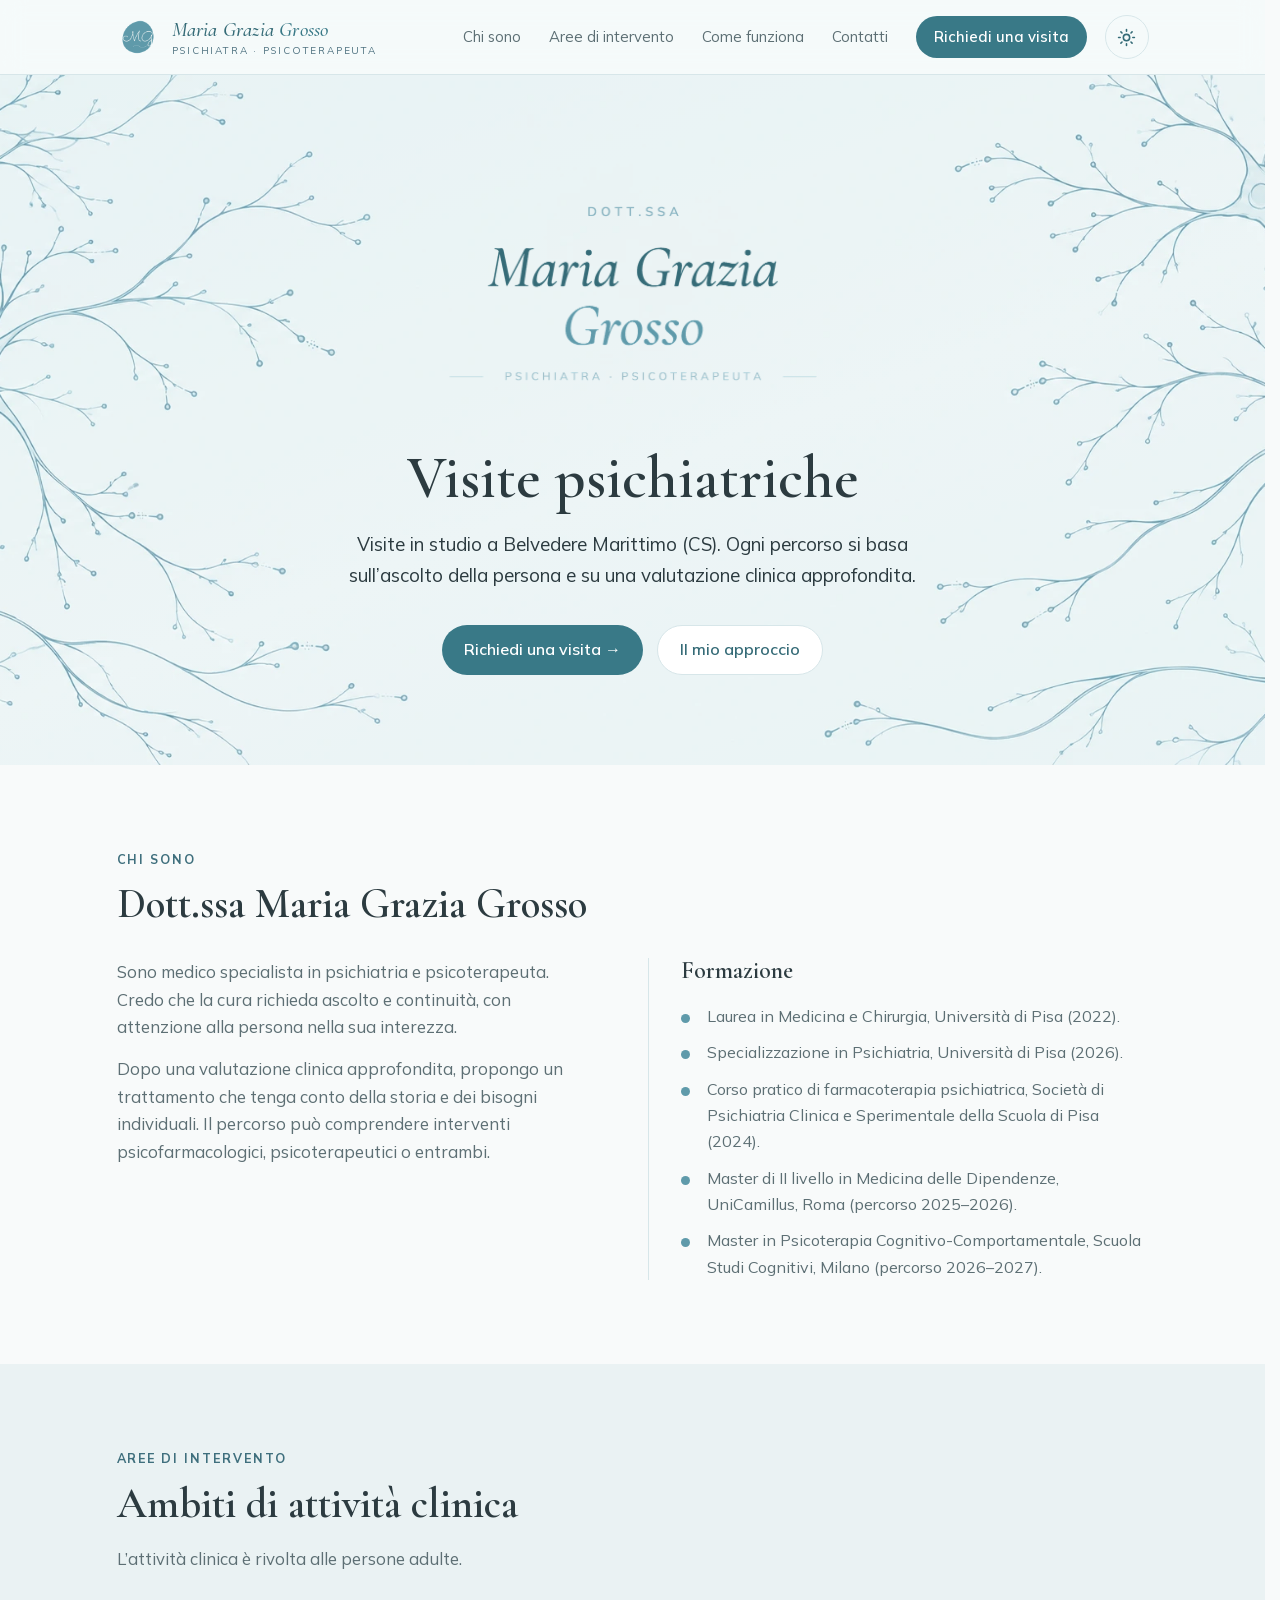
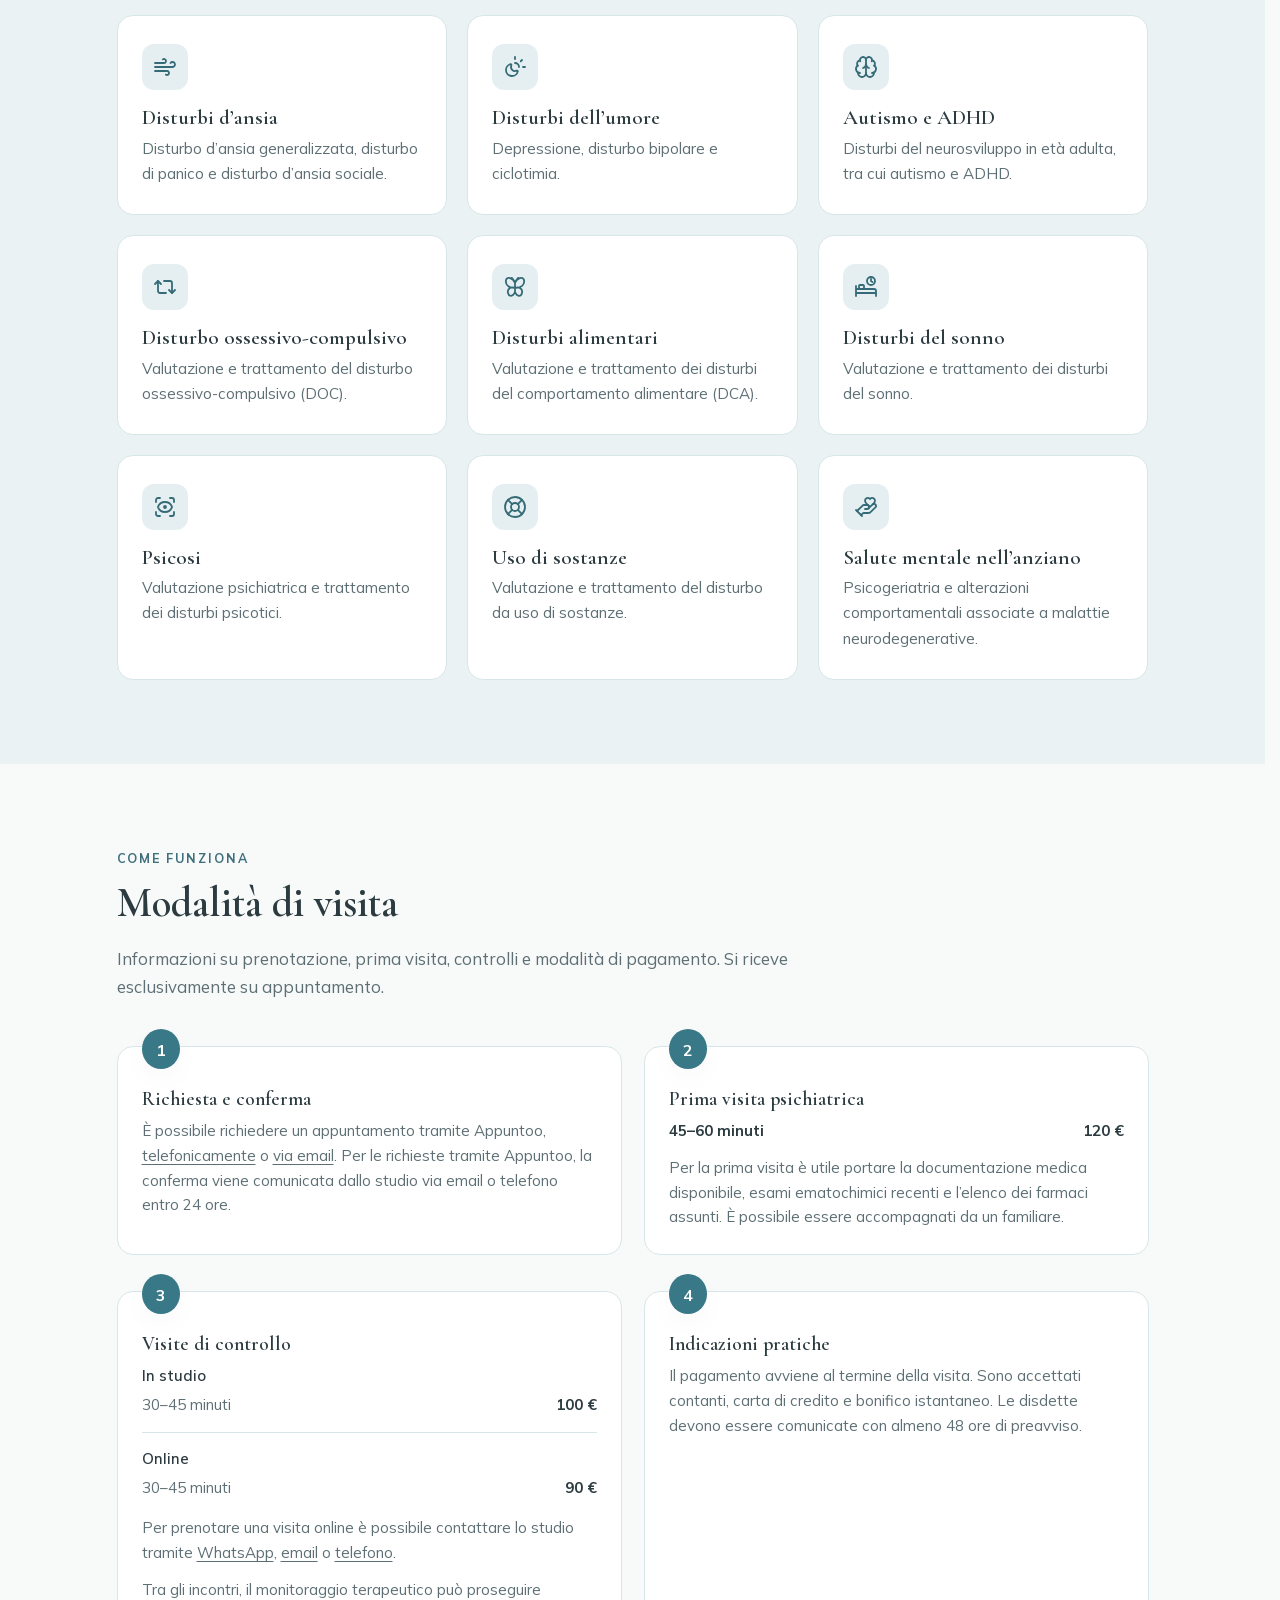
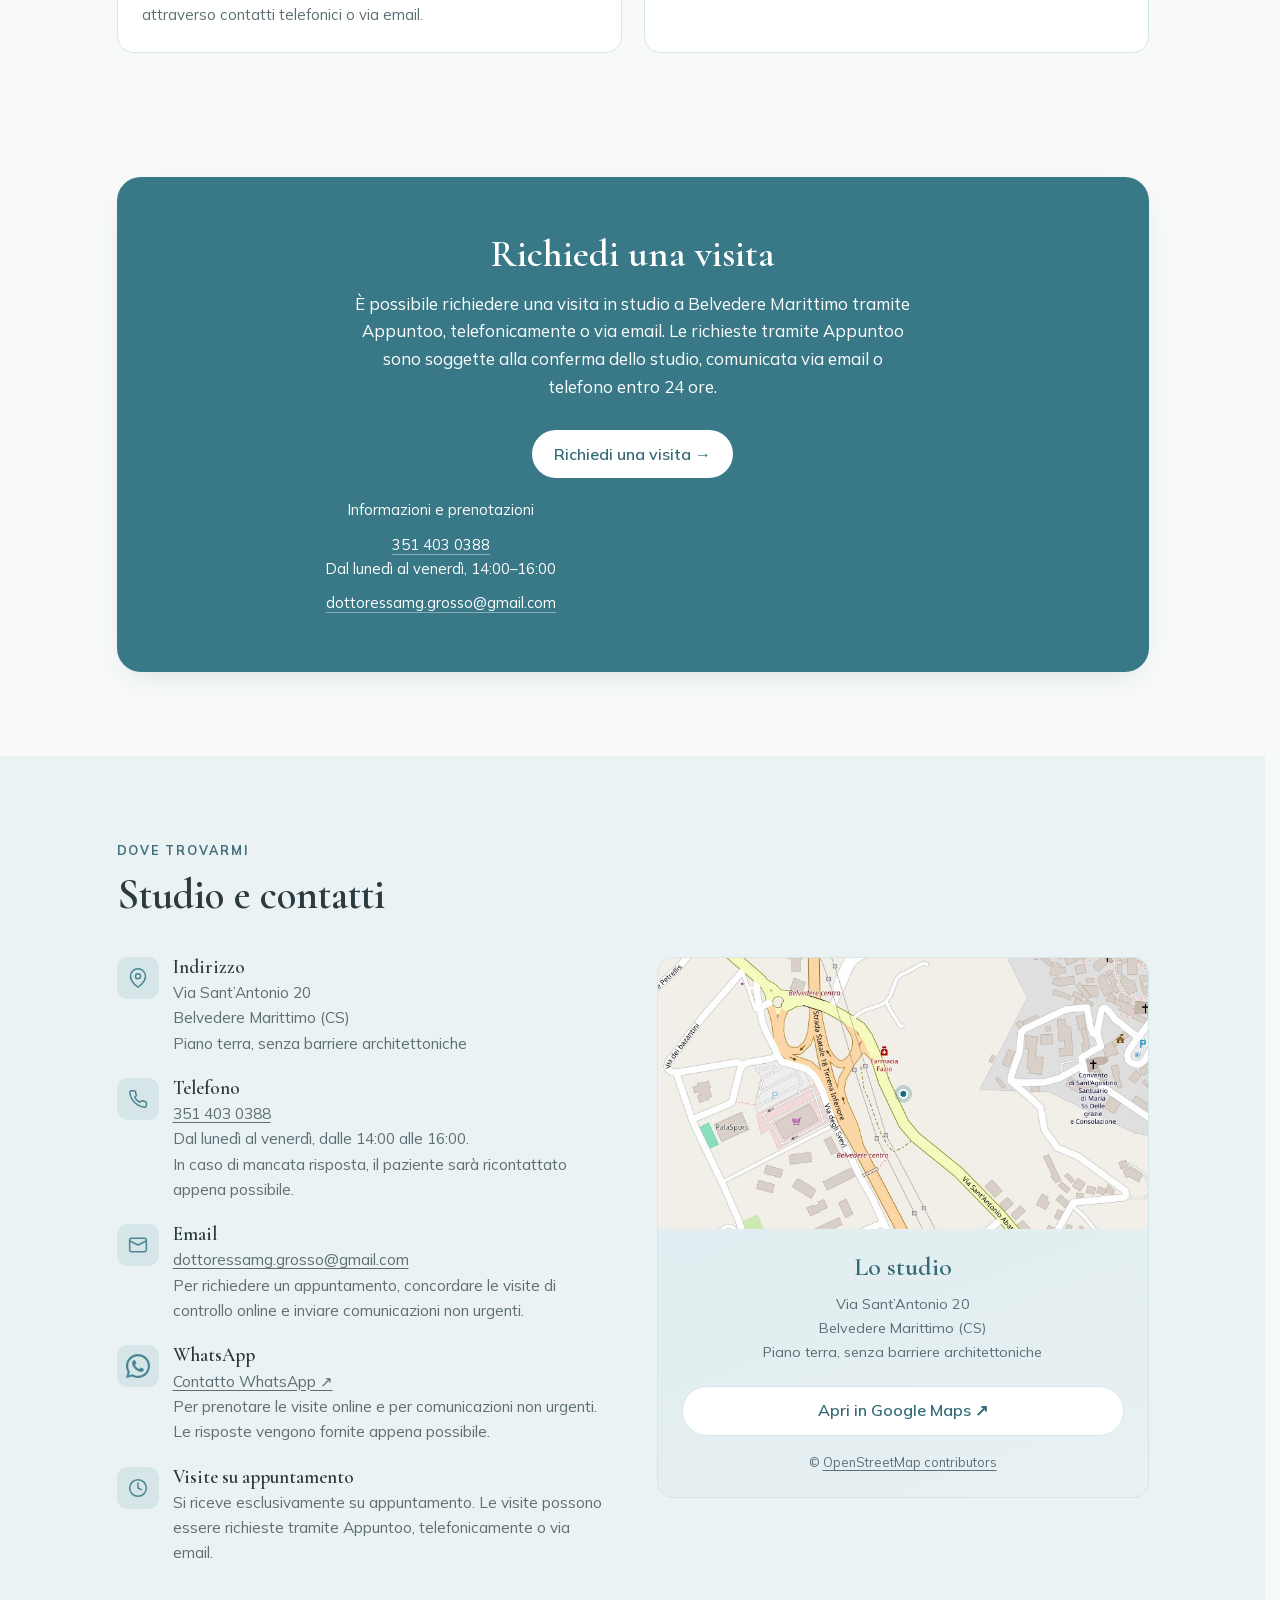
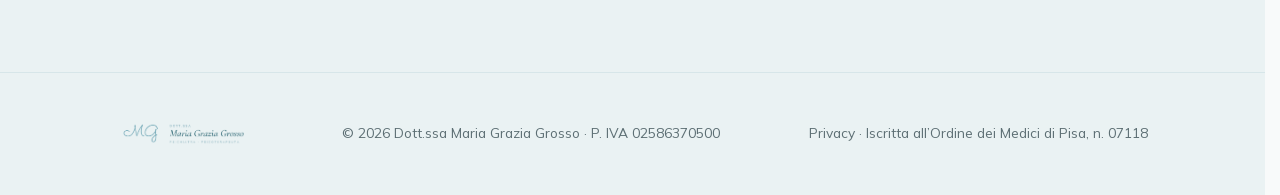
==== index.html @ 919632c5 "Centra otticamente i numeri nelle modalità di visita" ====
<!DOCTYPE html>
<!--
  SITO VETRINA — DOTT.SSA MARIA GRAZIA GROSSO · Psichiatra e Psicoterapeuta (Belvedere Marittimo, CS)
  Logo ufficiale (PNG ottanio in /assets/logo). Palette ottanio: #356b77 / #5f9aaa. Font: Cormorant Garamond + Mulish.
  Contenuti dalle risposte della dottoressa; dati professionali integrati dall'utente. Email definitiva confermata.
  Prenotazioni: link Appuntoo con dialog nativo (max 900px su desktop, tutto schermo su mobile), caricato solo al click.
-->
<html lang="it">
<head>
<meta charset="utf-8">
<meta name="viewport" content="width=device-width, initial-scale=1">
<!-- Applica il tema salvato prima del render per evitare il flash -->
<script>(function(){try{var t=localStorage.getItem('theme');if(t==='dark'||t==='light')document.documentElement.setAttribute('data-theme',t);}catch(e){}})();</script>
<title>Dott.ssa Maria Grazia Grosso — Psichiatra e Psicoterapeuta a Belvedere Marittimo</title>
<meta name="description" content="Dott.ssa Maria Grazia Grosso, medico specialista in psichiatria e psicoterapeuta. Visite per adulti e percorsi di cura personalizzati a Belvedere Marittimo (CS).">
<!-- Indicizzazione temporaneamente bloccata durante la finalizzazione del sito. -->
<meta name="robots" content="noindex, nofollow">
<meta name="theme-color" content="#356b77">

<!-- Open Graph -->
<meta property="og:title" content="Dott.ssa Maria Grazia Grosso — Psichiatra e Psicoterapeuta a Belvedere Marittimo">
<meta property="og:description" content="Visite in studio a Belvedere Marittimo (CS). Ogni percorso si basa sull’ascolto della persona e su una valutazione clinica approfondita.">
<meta property="og:type" content="website">
<meta property="og:locale" content="it_IT">
<meta property="og:image" content="assets/logo/versione-su-colore.png?v=11">

<link rel="icon" type="image/png" href="assets/logo/favicon.png?v=11">
<link rel="apple-touch-icon" href="assets/logo/favicon.png?v=11">

<!-- Preload dei font principali visibili subito (elimina il flash al caricamento) -->
<link rel="preload" href="assets/fonts/CormorantGaramond-normal-600-latin.woff2" as="font" type="font/woff2" crossorigin>
<link rel="preload" href="assets/fonts/CormorantGaramond-italic-500-latin.woff2" as="font" type="font/woff2" crossorigin>
<link rel="preload" href="assets/fonts/Mulish-normal-400-latin.woff2" as="font" type="font/woff2" crossorigin>
<link rel="preload" href="assets/fonts/Mulish-normal-600-latin.woff2" as="font" type="font/woff2" crossorigin>
<!-- Brand fonts: self-hosted (GDPR-friendly, nessun contatto con Google) -->
<style>
@font-face{font-family:'Cormorant Garamond';font-style:italic;font-weight:500;font-display:swap;src:url(assets/fonts/CormorantGaramond-italic-500-latin-ext.woff2) format('woff2');unicode-range: U+0100-02BA, U+02BD-02C5, U+02C7-02CC, U+02CE-02D7, U+02DD-02FF, U+0304, U+0308, U+0329, U+1D00-1DBF, U+1E00-1E9F, U+1EF2-1EFF, U+2020, U+20A0-20AB, U+20AD-20C0, U+2113, U+2C60-2C7F, U+A720-A7FF;}
@font-face{font-family:'Cormorant Garamond';font-style:italic;font-weight:500;font-display:swap;src:url(assets/fonts/CormorantGaramond-italic-500-latin.woff2) format('woff2');unicode-range: U+0000-00FF, U+0131, U+0152-0153, U+02BB-02BC, U+02C6, U+02DA, U+02DC, U+0304, U+0308, U+0329, U+2000-206F, U+20AC, U+2122, U+2191, U+2193, U+2212, U+2215, U+FEFF, U+FFFD;}
@font-face{font-family:'Cormorant Garamond';font-style:italic;font-weight:600;font-display:swap;src:url(assets/fonts/CormorantGaramond-italic-600-latin-ext.woff2) format('woff2');unicode-range: U+0100-02BA, U+02BD-02C5, U+02C7-02CC, U+02CE-02D7, U+02DD-02FF, U+0304, U+0308, U+0329, U+1D00-1DBF, U+1E00-1E9F, U+1EF2-1EFF, U+2020, U+20A0-20AB, U+20AD-20C0, U+2113, U+2C60-2C7F, U+A720-A7FF;}
@font-face{font-family:'Cormorant Garamond';font-style:italic;font-weight:600;font-display:swap;src:url(assets/fonts/CormorantGaramond-italic-600-latin.woff2) format('woff2');unicode-range: U+0000-00FF, U+0131, U+0152-0153, U+02BB-02BC, U+02C6, U+02DA, U+02DC, U+0304, U+0308, U+0329, U+2000-206F, U+20AC, U+2122, U+2191, U+2193, U+2212, U+2215, U+FEFF, U+FFFD;}
@font-face{font-family:'Cormorant Garamond';font-style:normal;font-weight:500;font-display:swap;src:url(assets/fonts/CormorantGaramond-normal-500-latin-ext.woff2) format('woff2');unicode-range: U+0100-02BA, U+02BD-02C5, U+02C7-02CC, U+02CE-02D7, U+02DD-02FF, U+0304, U+0308, U+0329, U+1D00-1DBF, U+1E00-1E9F, U+1EF2-1EFF, U+2020, U+20A0-20AB, U+20AD-20C0, U+2113, U+2C60-2C7F, U+A720-A7FF;}
@font-face{font-family:'Cormorant Garamond';font-style:normal;font-weight:500;font-display:swap;src:url(assets/fonts/CormorantGaramond-normal-500-latin.woff2) format('woff2');unicode-range: U+0000-00FF, U+0131, U+0152-0153, U+02BB-02BC, U+02C6, U+02DA, U+02DC, U+0304, U+0308, U+0329, U+2000-206F, U+20AC, U+2122, U+2191, U+2193, U+2212, U+2215, U+FEFF, U+FFFD;}
@font-face{font-family:'Cormorant Garamond';font-style:normal;font-weight:600;font-display:swap;src:url(assets/fonts/CormorantGaramond-normal-600-latin-ext.woff2) format('woff2');unicode-range: U+0100-02BA, U+02BD-02C5, U+02C7-02CC, U+02CE-02D7, U+02DD-02FF, U+0304, U+0308, U+0329, U+1D00-1DBF, U+1E00-1E9F, U+1EF2-1EFF, U+2020, U+20A0-20AB, U+20AD-20C0, U+2113, U+2C60-2C7F, U+A720-A7FF;}
@font-face{font-family:'Cormorant Garamond';font-style:normal;font-weight:600;font-display:swap;src:url(assets/fonts/CormorantGaramond-normal-600-latin.woff2) format('woff2');unicode-range: U+0000-00FF, U+0131, U+0152-0153, U+02BB-02BC, U+02C6, U+02DA, U+02DC, U+0304, U+0308, U+0329, U+2000-206F, U+20AC, U+2122, U+2191, U+2193, U+2212, U+2215, U+FEFF, U+FFFD;}
@font-face{font-family:'Cormorant Garamond';font-style:normal;font-weight:700;font-display:swap;src:url(assets/fonts/CormorantGaramond-normal-700-latin-ext.woff2) format('woff2');unicode-range: U+0100-02BA, U+02BD-02C5, U+02C7-02CC, U+02CE-02D7, U+02DD-02FF, U+0304, U+0308, U+0329, U+1D00-1DBF, U+1E00-1E9F, U+1EF2-1EFF, U+2020, U+20A0-20AB, U+20AD-20C0, U+2113, U+2C60-2C7F, U+A720-A7FF;}
@font-face{font-family:'Cormorant Garamond';font-style:normal;font-weight:700;font-display:swap;src:url(assets/fonts/CormorantGaramond-normal-700-latin.woff2) format('woff2');unicode-range: U+0000-00FF, U+0131, U+0152-0153, U+02BB-02BC, U+02C6, U+02DA, U+02DC, U+0304, U+0308, U+0329, U+2000-206F, U+20AC, U+2122, U+2191, U+2193, U+2212, U+2215, U+FEFF, U+FFFD;}
@font-face{font-family:'Mulish';font-style:normal;font-weight:300;font-display:swap;src:url(assets/fonts/Mulish-normal-300-latin-ext.woff2) format('woff2');unicode-range: U+0100-02BA, U+02BD-02C5, U+02C7-02CC, U+02CE-02D7, U+02DD-02FF, U+0304, U+0308, U+0329, U+1D00-1DBF, U+1E00-1E9F, U+1EF2-1EFF, U+2020, U+20A0-20AB, U+20AD-20C0, U+2113, U+2C60-2C7F, U+A720-A7FF;}
@font-face{font-family:'Mulish';font-style:normal;font-weight:300;font-display:swap;src:url(assets/fonts/Mulish-normal-300-latin.woff2) format('woff2');unicode-range: U+0000-00FF, U+0131, U+0152-0153, U+02BB-02BC, U+02C6, U+02DA, U+02DC, U+0304, U+0308, U+0329, U+2000-206F, U+20AC, U+2122, U+2191, U+2193, U+2212, U+2215, U+FEFF, U+FFFD;}
@font-face{font-family:'Mulish';font-style:normal;font-weight:400;font-display:swap;src:url(assets/fonts/Mulish-normal-400-latin-ext.woff2) format('woff2');unicode-range: U+0100-02BA, U+02BD-02C5, U+02C7-02CC, U+02CE-02D7, U+02DD-02FF, U+0304, U+0308, U+0329, U+1D00-1DBF, U+1E00-1E9F, U+1EF2-1EFF, U+2020, U+20A0-20AB, U+20AD-20C0, U+2113, U+2C60-2C7F, U+A720-A7FF;}
@font-face{font-family:'Mulish';font-style:normal;font-weight:400;font-display:swap;src:url(assets/fonts/Mulish-normal-400-latin.woff2) format('woff2');unicode-range: U+0000-00FF, U+0131, U+0152-0153, U+02BB-02BC, U+02C6, U+02DA, U+02DC, U+0304, U+0308, U+0329, U+2000-206F, U+20AC, U+2122, U+2191, U+2193, U+2212, U+2215, U+FEFF, U+FFFD;}
@font-face{font-family:'Mulish';font-style:normal;font-weight:500;font-display:swap;src:url(assets/fonts/Mulish-normal-500-latin-ext.woff2) format('woff2');unicode-range: U+0100-02BA, U+02BD-02C5, U+02C7-02CC, U+02CE-02D7, U+02DD-02FF, U+0304, U+0308, U+0329, U+1D00-1DBF, U+1E00-1E9F, U+1EF2-1EFF, U+2020, U+20A0-20AB, U+20AD-20C0, U+2113, U+2C60-2C7F, U+A720-A7FF;}
@font-face{font-family:'Mulish';font-style:normal;font-weight:500;font-display:swap;src:url(assets/fonts/Mulish-normal-500-latin.woff2) format('woff2');unicode-range: U+0000-00FF, U+0131, U+0152-0153, U+02BB-02BC, U+02C6, U+02DA, U+02DC, U+0304, U+0308, U+0329, U+2000-206F, U+20AC, U+2122, U+2191, U+2193, U+2212, U+2215, U+FEFF, U+FFFD;}
@font-face{font-family:'Mulish';font-style:normal;font-weight:600;font-display:swap;src:url(assets/fonts/Mulish-normal-600-latin-ext.woff2) format('woff2');unicode-range: U+0100-02BA, U+02BD-02C5, U+02C7-02CC, U+02CE-02D7, U+02DD-02FF, U+0304, U+0308, U+0329, U+1D00-1DBF, U+1E00-1E9F, U+1EF2-1EFF, U+2020, U+20A0-20AB, U+20AD-20C0, U+2113, U+2C60-2C7F, U+A720-A7FF;}
@font-face{font-family:'Mulish';font-style:normal;font-weight:600;font-display:swap;src:url(assets/fonts/Mulish-normal-600-latin.woff2) format('woff2');unicode-range: U+0000-00FF, U+0131, U+0152-0153, U+02BB-02BC, U+02C6, U+02DA, U+02DC, U+0304, U+0308, U+0329, U+2000-206F, U+20AC, U+2122, U+2191, U+2193, U+2212, U+2215, U+FEFF, U+FFFD;}
@font-face{font-family:'Mulish';font-style:normal;font-weight:700;font-display:swap;src:url(assets/fonts/Mulish-normal-700-latin-ext.woff2) format('woff2');unicode-range: U+0100-02BA, U+02BD-02C5, U+02C7-02CC, U+02CE-02D7, U+02DD-02FF, U+0304, U+0308, U+0329, U+1D00-1DBF, U+1E00-1E9F, U+1EF2-1EFF, U+2020, U+20A0-20AB, U+20AD-20C0, U+2113, U+2C60-2C7F, U+A720-A7FF;}
@font-face{font-family:'Mulish';font-style:normal;font-weight:700;font-display:swap;src:url(assets/fonts/Mulish-normal-700-latin.woff2) format('woff2');unicode-range: U+0000-00FF, U+0131, U+0152-0153, U+02BB-02BC, U+02C6, U+02DA, U+02DC, U+0304, U+0308, U+0329, U+2000-206F, U+20AC, U+2122, U+2191, U+2193, U+2212, U+2215, U+FEFF, U+FFFD;}
</style>

<style>
  :root{
    --bg:#f8fafa;
    --surface:#ffffff;
    --alt:#eaf2f3;          /* sfondo sezioni alternate */
    --ink:#2c3b40;
    --muted:#5d6f74;
    --green:#5f9aaa;        /* ottanio medio del marchio */
    --primary:#397987;      /* ottanio per fondi con testo bianco, contrasto >= 4.5:1 */
    --green-deep:#356b77;   /* ottanio profondo */
    --cream:#eff5f5;        /* testo chiaro su ottanio */
    --gold:#3f6f7d;         /* accento etichette (contrasto AA su chiaro) */
    --line:#d7e6e9;
    --shadow:0 10px 30px -12px rgba(40,59,64,.18);
    --radius:16px;
    --serif:'Cormorant Garamond',Georgia,'Times New Roman',serif;
    --sans:'Mulish',-apple-system,BlinkMacSystemFont,"Segoe UI",Roboto,Helvetica,Arial,sans-serif;
    /* superfici/colori a tema */
    --name-1:#356b77;       /* "Maria Grazia" */
    --name-2:#397987;       /* "Grosso": ottanio leggibile anche nel testo piccolo */
    --sub:#4f7280;          /* sottotitolo (contrasto AA su chiaro) */
    --header-bg:rgba(244,250,250,.82);
    --hero-1:#e2eff1; --hero-2:#eff5f5; --hero-3:#e6f1f3;
    --hero-art-filter:none; --hero-art-opacity:.65; --hero-art-mobile-opacity:.22;
    --map-1:#dceaed; --map-2:#e8f1f3;
  }
  /* ——— TEMA SCURO ——— */
  :root[data-theme="dark"]{
    --bg:#0e171a;
    --surface:#16242a;
    --alt:#121e22;
    --ink:#e6eef0;
    --muted:#9fb6bb;
    --green:#347e93;
    --primary:#347e93;
    --green-deep:#8fc0cd;
    --cream:#eff5f5;
    --gold:#7fb6c4;
    --line:#2a3b42;
    --shadow:0 10px 30px -12px rgba(0,0,0,.55);
    --name-1:#7fbbc8;
    --name-2:#a0c4ce;
    --sub:#bad2d9;
    --header-bg:rgba(14,23,26,.82);
    --hero-1:#101d21; --hero-2:#0d181b; --hero-3:#0f1e1d;
    --hero-art-filter:invert(1) hue-rotate(180deg); --hero-art-opacity:.32; --hero-art-mobile-opacity:.22;
    --map-1:#16262c; --map-2:#101b1f;
  }
  /* Tema di sistema scuro, se l'utente non ha forzato il chiaro */
  @media (prefers-color-scheme: dark){
    :root:not([data-theme="light"]){
      --bg:#0e171a; --surface:#16242a; --alt:#121e22; --ink:#e6eef0; --muted:#9fb6bb;
      --green:#347e93; --primary:#347e93; --green-deep:#8fc0cd; --cream:#eff5f5; --gold:#7fb6c4;
      --line:#2a3b42; --shadow:0 10px 30px -12px rgba(0,0,0,.55);
      --name-1:#7fbbc8; --name-2:#a0c4ce; --sub:#bad2d9;
      --header-bg:rgba(14,23,26,.82);
      --hero-1:#101d21; --hero-2:#0d181b; --hero-3:#0f1e1d;
      --hero-art-filter:invert(1) hue-rotate(180deg); --hero-art-opacity:.32; --hero-art-mobile-opacity:.22;
      --map-1:#16262c; --map-2:#101b1f;
    }
  }
  *{box-sizing:border-box;margin:0;padding:0}
  html{scroll-behavior:smooth;scroll-padding-top:calc(var(--nav-height,74px) + 16px)}
  @media(min-width:1024px){html{scrollbar-gutter:stable}}
  body{
    font-family:var(--sans);
    color:var(--ink);background:var(--bg);line-height:1.65;-webkit-font-smoothing:antialiased;
    transition:background .3s ease,color .3s ease;
  }
  h1,h2,h3{font-family:var(--serif);font-weight:600;line-height:1.12;letter-spacing:0;text-wrap:balance}
  .wrap{max-width:1080px;margin:0 auto;padding:0 24px}
  a{color:inherit;text-decoration:none}
  .nowrap,a[href^="tel:"]{white-space:nowrap}
  .email-link{overflow-wrap:anywhere}
  p,li{overflow-wrap:break-word}
  img{display:block;max-width:100%;height:auto}
  /* Focus visibile da tastiera */
  a:focus-visible,button:focus-visible{outline:2px solid var(--green-deep);outline-offset:3px;border-radius:6px}
  .btn:focus-visible,.nav-cta:focus-visible,.theme-toggle:focus-visible,
  .book-dialog-close:focus-visible{border-radius:999px}
  .ico svg,.card .ico svg{display:block}
  .sr-only{position:absolute;width:1px;height:1px;padding:0;margin:-1px;overflow:hidden;
    clip-path:inset(50%);white-space:nowrap;border:0}
  .skip-link{position:fixed;top:12px;left:12px;z-index:100;padding:12px 18px;
    background:var(--surface);color:var(--ink);border:1px solid var(--green-deep);
    border-radius:8px;transform:translateY(-180%)}
  .skip-link:focus{transform:none}
  #main-content:focus{outline:none}

  /* NAV */
  header{position:sticky;top:0;z-index:50;background:var(--header-bg);
    backdrop-filter:saturate(160%) blur(12px);border-bottom:1px solid var(--line);transition:background .3s,border-color .3s}
  nav{display:flex;align-items:center;justify-content:space-between;flex-wrap:wrap;min-height:74px;gap:8px 18px;padding:10px 0}
  .brand{display:flex;align-items:center;gap:13px;flex-shrink:0;max-width:100%}
  .brand img{width:42px;height:42px;object-fit:contain;flex:none}
  .bname{display:flex;flex-direction:column;line-height:1.12;min-width:0}
  .bname strong{font-family:var(--serif);font-style:italic;font-size:1.3rem;font-weight:500;color:var(--name-1);letter-spacing:.01em}
  .bname strong span{color:var(--name-2)}
  .bname em{font-style:normal;font-size:.62rem;letter-spacing:.18em;text-transform:uppercase;color:var(--sub);margin-top:3px}
  .nav-links{display:flex;flex-wrap:wrap;min-width:0;gap:12px 28px;align-items:center;flex:1;justify-content:flex-end}
  .nav-links a{font-size:.93rem;color:var(--muted);transition:color .2s;white-space:nowrap}
  .nav-links a:hover{color:var(--green-deep)}
  .nav-cta{background:var(--primary);color:#fff!important;padding:9px 18px;border-radius:999px;
    font-size:.9rem;font-weight:600;transition:transform .2s,box-shadow .2s}
  .nav-cta:hover{transform:translateY(-1px);box-shadow:0 8px 18px -8px rgba(95,154,170,.75)}
  .menu-btn{display:none;flex:none;background:none;border:0;cursor:pointer;color:var(--ink);font-size:1.4rem;line-height:1;
    min-width:44px;min-height:44px;align-items:center;justify-content:center}
  /* Toggle tema */
  .theme-toggle{display:inline-flex;align-items:center;justify-content:center;flex:none;
    width:44px;height:44px;border-radius:999px;border:1px solid var(--line);background:transparent;
    color:var(--green-deep);cursor:pointer;transition:color .2s,border-color .2s,background .2s}
  .theme-toggle:hover{background:rgba(95,154,170,.12)}
  .theme-toggle svg{width:19px;height:19px;display:block}
  .theme-toggle .icon-moon{display:none}
  :root[data-theme="dark"] .theme-toggle .icon-sun{display:none}
  :root[data-theme="dark"] .theme-toggle .icon-moon{display:block}
  @media (prefers-color-scheme: dark){
    :root:not([data-theme="light"]) .theme-toggle .icon-sun{display:none}
    :root:not([data-theme="light"]) .theme-toggle .icon-moon{display:block}
  }
  /* Swap loghi chiari/scuri */
  .logo-dark{display:none}
  :root[data-theme="dark"] .logo-light{display:none}
  :root[data-theme="dark"] .logo-dark{display:block}
  @media (prefers-color-scheme: dark){
    :root:not([data-theme="light"]) .logo-light{display:none}
    :root:not([data-theme="light"]) .logo-dark{display:block}
  }
  @media(max-width:1023px){
    .menu-btn{display:inline-flex}
    .nav-links{display:none;position:absolute;top:100%;left:0;right:0;flex-direction:column;flex-wrap:nowrap;
      align-items:stretch;justify-content:flex-start;gap:0;background:var(--surface);border-bottom:1px solid var(--line);
      padding:8px 24px 18px;box-shadow:var(--shadow);
      max-height:calc(100dvh - var(--nav-height,74px));overflow-y:auto;overscroll-behavior:contain}
    header.nav-open .nav-links{display:flex}
    .nav-links a{flex:none;padding:13px 2px;font-size:1.02rem;border-bottom:1px solid var(--line)}
    .nav-links a:last-child{border-bottom:0}
    .nav-cta{align-self:stretch;text-align:center;margin-top:16px;padding:14px 22px;font-size:1rem}
  }
  @media(max-width:760px){.bname em{display:none}}
  @media(max-width:600px){
    nav{gap:8px 12px}
    .brand{gap:8px;margin-right:auto}
    .brand img{width:36px;height:36px}
    .bname strong{font-size:1.25rem}
    .bname strong span{display:block}
  }

  /* HERO */
  .hero{position:relative;overflow:hidden;padding:96px 0 90px;
    background:linear-gradient(160deg,var(--hero-1) 0%,var(--hero-2) 55%,var(--hero-3) 100%)}
  /* Illustrazione decorativa locale: il centro resta libero per logo e testi. */
  .hero::before,.hero::after{content:"";position:absolute;inset:0;pointer-events:none;
    background:url("assets/sfondi/neuroni-organici.webp") center / cover no-repeat;
    opacity:var(--hero-art-opacity);filter:var(--hero-art-filter)}
  .hero::after{display:none}
  @media(max-width:900px){
    .hero::before,.hero::after{width:50%;background-size:auto 100%;
      opacity:var(--hero-art-mobile-opacity)}
    .hero::before{right:auto;background-position:left center;
      mask-image:linear-gradient(to right,#000,transparent)}
    .hero::after{display:block;left:auto;background-position:right center;
      mask-image:linear-gradient(to left,#000,transparent)}
  }
  .hero .wrap{position:relative;z-index:2;max-width:780px;text-align:center}
  .hero .hero-logo{width:440px;max-width:88%;margin:0 auto 28px}
  .hero p.lead{margin-left:auto;margin-right:auto}
  .hero .btn-row{justify-content:center}
  .eyebrow{display:inline-block;font-size:.78rem;letter-spacing:.16em;text-transform:uppercase;font-weight:600;
    color:var(--green-deep);background:rgba(95,154,170,.16);padding:6px 14px;border-radius:999px;margin-bottom:22px}
  .hero h1{font-size:clamp(2.4rem,5.4vw,3.7rem);margin-bottom:18px;font-weight:600;overflow-wrap:break-word;hyphens:auto}
  .hero p.lead{font-size:1.18rem;color:var(--ink);max-width:620px;margin-bottom:34px}
  @media(max-width:600px){
    .hero{padding:40px 0 56px}
    .hero .hero-logo{margin-bottom:20px}
    .hero h1{margin-bottom:14px}
    .hero p.lead{margin-bottom:22px}
  }
  .btn-row{display:flex;gap:14px;flex-wrap:wrap}
  .btn{display:inline-flex;align-items:center;justify-content:center;gap:8px;padding:14px 22px;border-radius:999px;
    max-width:100%;min-height:48px;
    border:0;cursor:pointer;font-family:inherit;font-weight:600;font-size:1rem;line-height:1.2;
    transition:transform .2s,box-shadow .2s,background .2s}
  .btn-primary{background:var(--primary);color:#fff}
  .btn-primary:hover{transform:translateY(-2px);box-shadow:0 14px 26px -10px rgba(95,154,170,.6)}
  .btn-ghost{background:var(--surface);color:var(--green-deep);border:1px solid var(--line)}
  .btn-ghost:hover{transform:translateY(-2px);box-shadow:var(--shadow)}

  /* SECTIONS */
  section{padding:84px 0}
  .section-tag{font-size:.78rem;letter-spacing:.16em;text-transform:uppercase;color:var(--gold);font-weight:700;margin-bottom:12px}
  .section-title{font-size:clamp(1.9rem,3.8vw,2.6rem);margin-bottom:18px;font-weight:600}
  .lead-muted{color:var(--muted);font-size:1.05rem;max-width:680px}

  /* CHI SONO */
  .about .section-title{margin-bottom:30px}
  .about-content{display:grid;grid-template-columns:minmax(0,1fr) minmax(0,1.05fr);gap:54px;align-items:start}
  .about-education{border-left:1px solid var(--line);padding-left:32px}
  .about-content>div,.about li{min-width:0}
  .about .lead-muted + .lead-muted{margin-top:14px}
  .about h3{font-size:1.5rem}
  .about ul{list-style:none;margin-top:18px;display:grid;gap:10px}
  .about li{padding-left:26px;position:relative;color:var(--muted)}
  .about li::before{content:"";position:absolute;left:0;top:11px;width:9px;height:9px;border-radius:50%;background:var(--green)}
  @media(max-width:760px){
    .about-content{grid-template-columns:minmax(0,1fr);gap:28px}
    .about-education{border-left:0;border-top:1px solid var(--line);padding:28px 0 0}
  }

  /* AREE — cards */
  .grid{display:grid;grid-template-columns:repeat(3,minmax(0,1fr));gap:20px;margin-top:42px}
  @media(max-width:900px){.grid{grid-template-columns:repeat(2,minmax(0,1fr))}}
  @media(max-width:540px){.grid{grid-template-columns:minmax(0,1fr)}}
  .card{background:var(--surface);border:1px solid var(--line);border-radius:var(--radius);
    padding:28px 24px}
  .card .ico{width:46px;height:46px;border-radius:12px;background:rgba(95,154,170,.16);
    display:flex;align-items:center;justify-content:center;margin-bottom:16px;color:var(--green-deep);font-size:1.35rem}
  .card h3{font-size:1.32rem;margin-bottom:6px;font-weight:600}
  .card p{color:var(--muted);font-size:.95rem}

  /* COME FUNZIONA */
  .steps{counter-reset:s;display:grid;grid-template-columns:repeat(2,minmax(0,1fr));gap:36px 22px;margin-top:46px}
  .step{position:relative;padding:34px 24px 24px;background:var(--surface);border:1px solid var(--line);border-radius:var(--radius)}
  .step::before{counter-increment:s;content:counter(s);position:absolute;top:-18px;left:24px;
    width:38px;height:38px;border-radius:50%;background:var(--primary);color:#fff;
    display:grid;place-items:center;font-family:var(--sans);font-size:1rem;font-weight:700;
    font-variant-numeric:lining-nums tabular-nums;line-height:1;padding-top:.1em;box-shadow:var(--shadow)}
  .step h3{font-size:1.22rem;margin:8px 0;font-weight:600}
  .step p{color:var(--muted);font-size:.94rem}
  .step p + p{margin-top:12px}
  .step a{text-decoration:underline;text-underline-offset:3px}
  .step strong{color:var(--ink);font-weight:700}
  .visit-meta{display:flex;align-items:baseline;justify-content:space-between;flex-wrap:wrap;gap:4px 16px}
  .visit-meta>*{white-space:nowrap}
  .step .visit-format{color:var(--ink);font-weight:600;margin-bottom:4px}
  .step .visit-format + .visit-meta{margin-top:0}
  .visit-option + .visit-option{border-top:1px solid var(--line);margin-top:14px;padding-top:14px}
  .visit-options + p{margin-top:16px}
  @media(max-width:760px){.steps{grid-template-columns:minmax(0,1fr)}}

  /* PRENOTAZIONE banner */
  .booking{position:relative;overflow:hidden;background:var(--primary);color:#fff;border-radius:24px;
    padding:56px 44px;text-align:center;box-shadow:var(--shadow)}
  .booking h2{color:#fff;font-size:clamp(1.8rem,3.2vw,2.4rem);margin-bottom:14px;font-weight:600}
  .booking p{color:#fff;max-width:560px;margin:0 auto 30px;font-size:1.05rem}
  .booking .btn-primary{background:#fff;color:#356b77;border:0;cursor:pointer;font-family:inherit}
  .booking .btn-primary:hover{box-shadow:0 14px 26px -10px rgba(0,0,0,.4)}
  .booking .alt{margin-top:20px;font-size:.92rem;color:#fff}
  .booking .alt a{color:#fff;border-bottom:1px solid rgba(255,255,255,.4);overflow-wrap:anywhere}
  .booking .alt p{font-size:inherit;line-height:1.65;margin:0}
  .booking .alt p + p{margin-top:10px}
  .booking a:focus-visible{outline-color:#fff;outline-offset:5px}

  /* Dialog nativo: focus confinato, sfondo inattivo, 900px su desktop. */
  .book-dialog{position:fixed;inset:0;width:100%;max-width:none;height:100%;height:100dvh;
    max-height:none;margin:0;border:0;background:transparent;color:var(--ink);
    display:none;align-items:center;justify-content:center;padding:20px}
  .book-dialog[open]{display:flex}
  .book-dialog::backdrop{background:rgba(20,30,32,.55)}
  .book-dialog-box{width:100%;max-width:900px;height:90vh;max-height:880px;
    background:var(--surface);border-radius:16px;box-shadow:var(--shadow);
    display:flex;flex-direction:column;overflow:hidden;min-height:0}
  .book-dialog-bar{display:flex;align-items:center;justify-content:space-between;
    padding:14px 20px;background:var(--surface);border-bottom:1px solid var(--line);
    font-weight:600;color:var(--ink);flex:none}
  .book-dialog-close{width:44px;height:44px;border-radius:999px;border:1px solid var(--line);
    background:var(--surface);color:var(--ink);font-size:1rem;cursor:pointer;
    display:flex;flex:none;align-items:center;justify-content:center;transition:background .2s}
  .book-dialog-close:hover{background:rgba(95,154,170,.12)}
  @media(max-width:760px){
    .book-dialog{padding:0}
    .book-dialog-box{max-width:none;height:100%;max-height:none;border-radius:0}
    .book-dialog-bar{padding-top:max(14px,env(safe-area-inset-top))}
  }
  .book-dialog-body{flex:1 1 auto;min-height:0;position:relative;display:flex;overflow:hidden}
  .book-dialog-iframe{display:block;width:100%;height:100%;min-height:0;border:0;background:#fff}
  .book-dialog-loader{position:absolute;inset:0;display:flex;flex-direction:column;align-items:center;
    justify-content:center;gap:18px;padding:24px;background:var(--surface);color:var(--ink);text-align:center}
  .book-dialog-loader p{max-width:440px;font-size:1rem}
  .book-dialog-loader[hidden]{display:none}
  .book-dialog-spinner{width:36px;height:36px;border-radius:50%;
    border:3px solid var(--line);border-top-color:var(--green-deep);
    animation:book-spin .8s linear infinite}
  .book-dialog-spinner[hidden]{display:none}
  @keyframes book-spin{to{transform:rotate(360deg)}}

  /* CONTATTI */
  .contact{display:grid;grid-template-columns:minmax(0,1fr) minmax(0,1fr);gap:48px}
  .info-item{display:flex;gap:14px;margin-bottom:22px}
  .info-item>div:last-child{min-width:0}
  .info-item .ico{flex:none;width:42px;height:42px;border-radius:11px;background:rgba(131,173,186,.20);
    display:flex;align-items:center;justify-content:center;color:#4a8593;font-size:1.2rem}
  .info-item h3{font-size:1.18rem;margin-bottom:2px;font-weight:600}
  .info-item p{color:var(--muted);font-size:.96rem}
  .map{border-radius:var(--radius);overflow:hidden;background:linear-gradient(160deg,var(--map-1),var(--map-2));
    align-self:start;min-width:0;color:var(--muted);text-align:center;border:1px solid var(--line);font-size:.9rem}
  .map-image-link{display:block}
  .map-image-link:focus-visible{outline-offset:-4px}
  .map img{width:100%;height:auto}
  .map figcaption{padding:24px}
  .map h3{font-size:1.6rem;color:var(--green-deep);margin-bottom:12px}
  .map p{margin-bottom:22px}
  .map .btn{display:block;padding-inline:12px}
  .map-credit{display:block;margin-top:16px;font-size:.8rem}
  .map-credit a{text-decoration:underline;text-underline-offset:3px}
  .info-item a{text-decoration:underline;text-underline-offset:3px;overflow-wrap:anywhere}
  .whatsapp-mark{display:block;width:24px;height:24px;background:currentColor;
    -webkit-mask:url("assets/icons/whatsapp-glyph-green.svg") center / contain no-repeat;
    mask:url("assets/icons/whatsapp-glyph-green.svg") center / contain no-repeat}
  @media(max-width:760px){.contact{grid-template-columns:1fr;gap:30px}}
  @media(max-width:600px){
    .booking{padding:32px 20px}
    .card p,.step p,.info-item p{font-size:1rem}
    .booking .btn{width:100%}
  }

  /* FOOTER */
  footer{border-top:1px solid var(--line);padding:42px 0;background:var(--alt)}
  .foot{display:flex;justify-content:space-between;align-items:center;flex-wrap:wrap;gap:18px;color:var(--muted);font-size:.86rem}
  .foot-logo{height:38px;width:auto}
  .alt-bg{background:var(--alt)}
  .foot a:hover{color:var(--green-deep)}

  /* reveal */
  .reveal{opacity:1;transform:none}
  .reveal-pending{opacity:0;transform:translateY(22px);transition:opacity .7s ease,transform .7s ease}
  .reveal.in{opacity:1;transform:none}
  @media(prefers-reduced-motion:reduce){
    html{scroll-behavior:auto}
    .reveal,.reveal-pending{opacity:1;transform:none;transition:none}
    body,header,.btn,.nav-cta,.theme-toggle,.book-dialog-close{transition:none}
    .btn:hover,.nav-cta:hover{transform:none}
    .book-dialog-spinner{animation:none}
  }
</style>
<noscript><style>
  .theme-toggle,.menu-btn{display:none}
  @media(max-width:1023px){
    nav{height:auto;min-height:74px;flex-wrap:wrap;padding-top:12px}
    .nav-links{display:flex;position:static;flex-basis:100%;box-shadow:none;padding:8px 0 18px}
  }
</style></noscript>
</head>
<body>
<a class="skip-link" href="#main-content">Vai al contenuto</a>

<header>
  <div class="wrap">
    <nav>
      <a class="brand" href="#top" aria-label="Maria Grazia Grosso, Psichiatra e Psicoterapeuta">
        <img class="logo-light" src="assets/logo/icona-ottanio.png?v=12" alt="Marchio MG — Maria Grazia Grosso" width="42" height="42">
        <img class="logo-dark" src="assets/logo/icona-chiara.png?v=12" alt="" aria-hidden="true" width="42" height="42">
        <span class="bname">
          <strong>Maria&nbsp;Grazia <span>Grosso</span></strong>
          <em>Psichiatra · Psicoterapeuta</em>
        </span>
      </a>
      <div class="nav-links" id="nav-links">
        <a href="#chi-sono">Chi sono</a>
        <a href="#aree">Aree di intervento</a>
        <a href="#come-funziona">Come funziona</a>
        <a href="#contatti">Contatti</a>
        <a class="nav-cta" data-booking-open href="https://appuntoo.com/prenota/studio-di-maria-grazia-grosso/psichiatra/pisa" target="_blank" rel="noopener noreferrer">Richiedi una visita</a>
      </div>
      <button class="theme-toggle" type="button" aria-label="Cambia tema chiaro/scuro" title="Tema chiaro/scuro" aria-pressed="false">
        <svg class="icon-sun" viewBox="0 0 24 24" fill="none" stroke="currentColor" stroke-width="2" stroke-linecap="round" aria-hidden="true"><circle cx="12" cy="12" r="4"/><path d="M12 2v2M12 20v2M4.93 4.93l1.41 1.41M17.66 17.66l1.41 1.41M2 12h2M20 12h2M4.93 19.07l1.41-1.41M17.66 6.34l1.41-1.41"/></svg>
        <svg class="icon-moon" viewBox="0 0 24 24" fill="currentColor" aria-hidden="true"><path d="M21 12.79A9 9 0 1 1 11.21 3 7 7 0 0 0 21 12.79z"/></svg>
      </button>
      <button class="menu-btn" type="button" aria-label="Apri menu" aria-expanded="false" aria-controls="nav-links">☰</button>
    </nav>
  </div>
</header>

<main id="main-content" tabindex="-1">
<!-- HERO -->
<div class="hero" id="top">
  <div class="wrap">
    <img class="hero-logo logo-light" src="assets/logo/logo-primario.png?v=11" alt="Dott.ssa Maria Grazia Grosso — Psichiatra" width="900" height="503">
    <img class="hero-logo logo-dark" src="assets/logo/logo-primario-dark.png?v=11" alt="" aria-hidden="true" width="900" height="503">
    <h1>Visite psichiatriche</h1>
    <p class="lead">Visite in studio a Belvedere Marittimo (CS). Ogni percorso si basa sull’ascolto della persona e su una valutazione clinica approfondita.</p>
    <div class="btn-row">
      <a class="btn btn-primary" data-booking-open href="https://appuntoo.com/prenota/studio-di-maria-grazia-grosso/psichiatra/pisa" target="_blank" rel="noopener noreferrer">Richiedi una visita →</a>
      <a class="btn btn-ghost" href="#chi-sono">Il mio approccio</a>
    </div>
  </div>
</div>

<!-- CHI SONO -->
<section id="chi-sono">
  <div class="wrap">
    <div class="about reveal">
      <div class="section-tag">Chi sono</div>
      <h2 class="section-title">Dott.ssa Maria Grazia Grosso</h2>
      <div class="about-content">
        <div class="about-intro">
          <p class="lead-muted">Sono medico specialista in psichiatria e psicoterapeuta. Credo che la cura richieda ascolto e continuità, con attenzione alla persona nella sua interezza.</p>
          <p class="lead-muted">Dopo una valutazione clinica approfondita, propongo un trattamento che tenga conto della storia e dei bisogni individuali. Il percorso può comprendere interventi psicofarmacologici, psicoterapeutici o entrambi.</p>
        </div>
        <div class="about-education">
          <h3>Formazione</h3>
          <ul>
            <li>Laurea in Medicina e Chirurgia, Università di Pisa (2022).</li>
            <li>Specializzazione in Psichiatria, Università di Pisa (2026).</li>
            <li>Corso pratico di farmacoterapia psichiatrica, Società di Psichiatria Clinica e Sperimentale della Scuola di Pisa (2024).</li>
            <li>Master di II livello in Medicina delle Dipendenze, UniCamillus, Roma (percorso <span class="nowrap">2025–2026</span>).</li>
            <li>Master in Psicoterapia Cognitivo-Comportamentale, Scuola Studi Cognitivi, Milano (percorso <span class="nowrap">2026–2027</span>).</li>
          </ul>
        </div>
      </div>
    </div>
  </div>
</section>

<!-- AREE DI INTERVENTO -->
<section id="aree" class="alt-bg">
  <div class="wrap">
    <div class="reveal">
      <div class="section-tag">Aree di intervento</div>
      <h2 class="section-title">Ambiti di attività clinica</h2>
      <p class="lead-muted">L’attività clinica è rivolta alle persone adulte.</p>
    </div>
    <!-- Icone Lucide, licenza ISC: assets/icons/LICENSE-lucide.txt. Farfalla e letto con orologio: disegni originali. -->
    <div class="grid">
      <div class="card reveal"><div class="ico"><svg viewBox="0 0 24 24" width="24" height="24" fill="none" stroke="currentColor" stroke-width="1.8" stroke-linecap="round" stroke-linejoin="round" aria-hidden="true" focusable="false" data-icon="wind"><path d="M12.8 19.6A2 2 0 1 0 14 16H2" /> <path d="M17.5 8a2.5 2.5 0 1 1 2 4H2" /> <path d="M9.8 4.4A2 2 0 1 1 11 8H2" /></svg></div><h3>Disturbi d’ansia</h3><p>Disturbo d’ansia generalizzata, disturbo di panico e disturbo d’ansia sociale.</p></div>
      <div class="card reveal"><div class="ico"><svg viewBox="0 0 24 24" width="24" height="24" fill="none" stroke="currentColor" stroke-width="1.8" stroke-linecap="round" stroke-linejoin="round" aria-hidden="true" focusable="false" data-icon="sun-moon"><path d="M12 2v2" /> <path d="M14.837 16.385a6 6 0 1 1-7.223-7.222c.624-.147.97.66.715 1.248a4 4 0 0 0 5.26 5.259c.589-.255 1.396.09 1.248.715" /> <path d="M16 12a4 4 0 0 0-4-4" /> <path d="m19 5-1.256 1.256" /> <path d="M20 12h2" /></svg></div><h3>Disturbi dell’umore</h3><p>Depressione, disturbo bipolare e ciclotimia.</p></div>
      <div class="card reveal"><div class="ico"><svg viewBox="0 0 24 24" width="24" height="24" fill="none" stroke="currentColor" stroke-width="1.8" stroke-linecap="round" stroke-linejoin="round" aria-hidden="true" focusable="false" data-icon="brain"><path d="M12 18V5" /> <path d="M15 13a4.17 4.17 0 01-3-4 4.17 4.17 0 01-3 4" /> <path d="M17.707 6.294A3 3 0 1012 5a3 3 0 10-5.707 1.294" /> <path d="M17.996 5.125a4 4 0 012.526 5.77" /> <path d="M18 18a4 4 0 002-7.465" /> <path d="M19.967 17.482a4 4 0 11-7.967.517 4 4 0 11-7.967-.517" /> <path d="M6 18a4 4 0 01-2-7.465" /> <path d="M6.004 5.125a4 4 0 00-2.526 5.77" /></svg></div><h3>Autismo e ADHD</h3><p>Disturbi del neurosviluppo in età adulta, tra cui autismo e ADHD.</p></div>
      <div class="card reveal"><div class="ico"><svg viewBox="0 0 24 24" width="24" height="24" fill="none" stroke="currentColor" stroke-width="1.8" stroke-linecap="round" stroke-linejoin="round" aria-hidden="true" focusable="false" data-icon="repeat-2"><path d="m2 9 3-3 3 3" /> <path d="M13 18H7a2 2 0 0 1-2-2V6" /> <path d="m22 15-3 3-3-3" /> <path d="M11 6h6a2 2 0 0 1 2 2v10" /></svg></div><h3>Disturbo ossessivo-compulsivo</h3><p>Valutazione e trattamento del disturbo ossessivo-compulsivo (DOC).</p></div>
      <div class="card reveal"><div class="ico"><svg viewBox="0 0 24 24" width="24" height="24" fill="none" stroke="currentColor" stroke-width="1.8" stroke-linecap="round" stroke-linejoin="round" aria-hidden="true" focusable="false" data-icon="butterfly"><path d="M12 8c-2-5-8-7-9-3-1 5 3 8 9 8M12 8c2-5 8-7 9-3 1 5-3 8-9 8M12 13c-4-2-8 1-7 5s5 4 7-1M12 13c4-2 8 1 7 5s-5 4-7-1M12 7v11M12 7 9 3M12 7l3-4"/></svg></div><h3>Disturbi alimentari</h3><p>Valutazione e trattamento dei disturbi del comportamento alimentare (DCA).</p></div>
      <div class="card reveal"><div class="ico"><svg viewBox="0 0 24 24" width="24" height="24" fill="none" stroke="currentColor" stroke-width="1.8" stroke-linecap="round" stroke-linejoin="round" aria-hidden="true" focusable="false" data-icon="bed-clock"><path d="M2 11v10M22 16v5M2 18h20M2 14h18a2 2 0 0 1 2 2v2"/><rect x="5" y="10" width="5" height="4" rx="1"/><circle cx="17" cy="6" r="4"/><path d="M17 4v2l1.5 1"/></svg></div><h3>Disturbi del sonno</h3><p>Valutazione e trattamento dei disturbi del sonno.</p></div>
      <div class="card reveal"><div class="ico"><svg viewBox="0 0 24 24" width="24" height="24" fill="none" stroke="currentColor" stroke-width="1.8" stroke-linecap="round" stroke-linejoin="round" aria-hidden="true" focusable="false" data-icon="scan-eye"><path d="M3 7V5a2 2 0 0 1 2-2h2" /> <path d="M17 3h2a2 2 0 0 1 2 2v2" /> <path d="M21 17v2a2 2 0 0 1-2 2h-2" /> <path d="M7 21H5a2 2 0 0 1-2-2v-2" /> <circle cx="12" cy="12" r="1" /> <path d="M18.944 12.33a1 1 0 0 0 0-.66 7.5 7.5 0 0 0-13.888 0 1 1 0 0 0 0 .66 7.5 7.5 0 0 0 13.888 0" /></svg></div><h3>Psicosi</h3><p>Valutazione psichiatrica e trattamento dei disturbi psicotici.</p></div>
      <div class="card reveal"><div class="ico"><svg viewBox="0 0 24 24" width="24" height="24" fill="none" stroke="currentColor" stroke-width="1.8" stroke-linecap="round" stroke-linejoin="round" aria-hidden="true" focusable="false" data-icon="life-buoy"><circle cx="12" cy="12" r="10" /> <path d="m4.93 4.93 4.24 4.24" /> <path d="m14.83 9.17 4.24-4.24" /> <path d="m14.83 14.83 4.24 4.24" /> <path d="m9.17 14.83-4.24 4.24" /> <circle cx="12" cy="12" r="4" /></svg></div><h3>Uso di sostanze</h3><p>Valutazione e trattamento del disturbo da uso di sostanze.</p></div>
      <div class="card reveal"><div class="ico"><svg viewBox="0 0 24 24" width="24" height="24" fill="none" stroke="currentColor" stroke-width="1.8" stroke-linecap="round" stroke-linejoin="round" aria-hidden="true" focusable="false" data-icon="hand-heart"><path d="M11 14h2a2 2 0 0 0 0-4h-3c-.6 0-1.1.2-1.4.6L3 16" /> <path d="m14.45 13.39 5.05-4.694C20.196 8 21 6.85 21 5.75a2.75 2.75 0 0 0-4.797-1.837.276.276 0 0 1-.406 0A2.75 2.75 0 0 0 11 5.75c0 1.2.802 2.248 1.5 2.946L16 11.95" /> <path d="m2 15 6 6" /> <path d="m7 20 1.6-1.4c.3-.4.8-.6 1.4-.6h4c1.1 0 2.1-.4 2.8-1.2l4.6-4.4a1 1 0 0 0-2.75-2.91" /></svg></div><h3>Salute mentale nell’anziano</h3><p>Psicogeriatria e alterazioni comportamentali associate a malattie neurodegenerative.</p></div>
    </div>
  </div>
</section>

<!-- COME FUNZIONA -->
<section id="come-funziona">
  <div class="wrap">
    <div class="reveal">
      <div class="section-tag">Come funziona</div>
      <h2 class="section-title">Modalità di visita</h2>
      <p class="lead-muted">Informazioni su prenotazione, prima visita, controlli e modalità di pagamento. Si riceve esclusivamente su appuntamento.</p>
    </div>
    <div class="steps">
      <div class="step reveal"><h3>Richiesta e conferma</h3><p>È possibile richiedere un appuntamento tramite Appuntoo, <a href="tel:+393514030388">telefonicamente</a> o <a href="mailto:dottoressamg.grosso@gmail.com">via email</a>. Per le richieste tramite Appuntoo, la conferma viene comunicata dallo studio via email o telefono entro <span class="nowrap">24 ore</span>.</p></div>
      <div class="step reveal"><h3>Prima visita psichiatrica</h3><p class="visit-meta"><strong>45–60 minuti</strong> <strong>120&nbsp;€</strong></p><p>Per la prima visita è utile portare la documentazione medica disponibile, esami ematochimici recenti e l’elenco dei farmaci assunti. È possibile essere accompagnati da un familiare.</p></div>
      <div class="step reveal"><h3>Visite di controllo</h3><div class="visit-options"><div class="visit-option"><p class="visit-format">In studio</p><p class="visit-meta"><span>30–45 minuti</span> <strong>100&nbsp;€</strong></p></div><div class="visit-option"><p class="visit-format">Online</p><p class="visit-meta"><span>30–45 minuti</span> <strong>90&nbsp;€</strong></p></div></div><p>Per prenotare una visita online è possibile contattare lo studio tramite <a href="https://wa.me/393514030388" target="_blank" rel="noopener noreferrer">WhatsApp</a>, <a href="mailto:dottoressamg.grosso@gmail.com">email</a> o <a href="tel:+393514030388">telefono</a>.</p><p>Tra gli incontri, il monitoraggio terapeutico può proseguire attraverso contatti telefonici o via email.</p></div>
      <div class="step reveal"><h3>Indicazioni pratiche</h3><p>Il pagamento avviene al termine della visita. Sono accettati contanti, carta di credito e bonifico istantaneo. Le disdette devono essere comunicate con almeno <span class="nowrap">48 ore</span> di preavviso.</p></div>
    </div>
  </div>
</section>

<!-- PRENOTAZIONE -->
<section id="booking" style="padding-top:40px">
  <div class="wrap">
    <div class="booking reveal">
      <h2>Richiedi una visita</h2>
      <p>È possibile richiedere una visita in studio a Belvedere Marittimo tramite Appuntoo, telefonicamente o via email. Le richieste tramite Appuntoo sono soggette alla conferma dello studio, comunicata via email o telefono entro <span class="nowrap">24 ore</span>.</p>
      <a class="btn btn-primary" id="book-open" data-booking-open href="https://appuntoo.com/prenota/studio-di-maria-grazia-grosso/psichiatra/pisa" target="_blank" rel="noopener noreferrer">Richiedi una visita →</a>
      <div class="alt"><p>Informazioni e prenotazioni</p><p><a href="tel:+393514030388">351 403 0388</a><br>Dal lunedì al venerdì, <span class="nowrap">14:00–16:00</span></p><p><a href="mailto:dottoressamg.grosso@gmail.com" class="email-link">dottoressamg.grosso<wbr>@gmail.com</a></p></div>
    </div>
  </div>
</section>

<!-- Dialog centrato su desktop, a tutto schermo su mobile. -->
<dialog id="book-dialog" class="book-dialog" aria-labelledby="book-title">
  <div class="book-dialog-box">
    <div class="book-dialog-bar">
      <span id="book-title">Prenotazione — Appuntoo</span>
      <button type="button" id="book-close" class="book-dialog-close" aria-label="Chiudi">✕</button>
    </div>
    <p id="book-status" class="sr-only" role="status" aria-live="polite" aria-atomic="true"></p>
    <div id="book-content" class="book-dialog-body" aria-busy="false">
      <div id="book-loader" class="book-dialog-loader" aria-hidden="true">
        <div id="book-spinner" class="book-dialog-spinner"></div>
        <p id="book-message">Caricamento della pagina di prenotazione…</p>
      </div>
      <iframe id="book-iframe" class="book-dialog-iframe" title="Prenotazione online — Appuntoo"></iframe>
    </div>
  </div>
</dialog>

<!-- CONTATTI -->
<section id="contatti" class="alt-bg">
  <div class="wrap">
    <div class="reveal">
      <div class="section-tag">Dove trovarmi</div>
      <h2 class="section-title">Studio e contatti</h2>
    </div>
    <div class="contact" style="margin-top:38px">
      <div class="reveal">
        <div class="info-item"><div class="ico"><svg viewBox="0 0 24 24" width="20" height="20" fill="none" stroke="currentColor" stroke-width="1.8" stroke-linecap="round" stroke-linejoin="round" aria-hidden="true"><path d="M21 10c0 7-9 13-9 13s-9-6-9-13a9 9 0 0 1 18 0z"/><circle cx="12" cy="10" r="3"/></svg></div><div><h3>Indirizzo</h3><p>Via Sant’Antonio 20<br>Belvedere Marittimo (CS)<br>Piano terra, senza barriere architettoniche</p></div></div>
        <div class="info-item"><div class="ico"><svg viewBox="0 0 24 24" width="20" height="20" fill="none" stroke="currentColor" stroke-width="1.8" stroke-linecap="round" stroke-linejoin="round" aria-hidden="true"><path d="M22 16.92v3a2 2 0 0 1-2.18 2 19.79 19.79 0 0 1-8.63-3.07 19.5 19.5 0 0 1-6-6 19.79 19.79 0 0 1-3.07-8.67A2 2 0 0 1 4.11 2h3a2 2 0 0 1 2 1.72 12.84 12.84 0 0 0 .7 2.81 2 2 0 0 1-.45 2.11L8.09 9.91a16 16 0 0 0 6 6l1.27-1.27a2 2 0 0 1 2.11-.45 12.84 12.84 0 0 0 2.81.7A2 2 0 0 1 22 16.92z"/></svg></div><div><h3>Telefono</h3><p><a href="tel:+393514030388">351 403 0388</a><br>Dal lunedì al venerdì, dalle <span class="nowrap">14:00</span> alle <span class="nowrap">16:00</span>.<br>In caso di mancata risposta, il paziente sarà ricontattato appena possibile.</p></div></div>
        <div class="info-item"><div class="ico"><svg viewBox="0 0 24 24" width="20" height="20" fill="none" stroke="currentColor" stroke-width="1.8" stroke-linecap="round" stroke-linejoin="round" aria-hidden="true"><rect width="20" height="16" x="2" y="4" rx="2"/><path d="m22 7-10 5L2 7"/></svg></div><div><h3>Email</h3><p><a href="mailto:dottoressamg.grosso@gmail.com" class="email-link">dottoressamg.grosso<wbr>@gmail.com</a><br>Per richiedere un appuntamento, concordare le visite di controllo online e inviare comunicazioni non urgenti.</p></div></div>
        <div class="info-item"><div class="ico"><span class="whatsapp-mark" aria-hidden="true"></span></div><div><h3>WhatsApp</h3><p><a href="https://wa.me/393514030388" target="_blank" rel="noopener noreferrer">Contatto WhatsApp ↗</a><br>Per prenotare le visite online e per comunicazioni non urgenti. Le risposte vengono fornite appena possibile.</p></div></div>
        <div class="info-item"><div class="ico"><svg viewBox="0 0 24 24" width="20" height="20" fill="none" stroke="currentColor" stroke-width="1.8" stroke-linecap="round" stroke-linejoin="round" aria-hidden="true"><circle cx="12" cy="12" r="10"/><polyline points="12 6 12 12 16 14"/></svg></div><div><h3>Visite su appuntamento</h3><p>Si riceve esclusivamente su appuntamento. Le visite possono essere richieste tramite Appuntoo, telefonicamente o via email.</p></div></div>
      </div>
      <!-- Mappa statica locale: nessun iframe, cookie o collegamento a server di mappe prima del click. -->
      <figure class="map reveal" aria-labelledby="studio-map-title">
        <a class="map-image-link" href="https://www.google.com/maps/search/?api=1&amp;query=39.617406%2C15.858948" target="_blank" rel="noopener noreferrer" aria-label="Apri la posizione dello studio in Google Maps, in una nuova scheda">
          <img src="assets/mappe/studio-belvedere-osm.jpg" width="760" height="420" loading="lazy" decoding="async" alt="Mappa OpenStreetMap di via Sant’Antonio a Belvedere Marittimo, con il punto dello studio evidenziato">
        </a>
        <figcaption>
          <h3 id="studio-map-title">Lo studio</h3>
          <p>Via Sant’Antonio 20<br>Belvedere Marittimo (CS)<br>Piano terra, senza barriere architettoniche</p>
          <a class="btn btn-ghost" href="https://www.google.com/maps/search/?api=1&amp;query=39.617406%2C15.858948" target="_blank" rel="noopener noreferrer">Apri in <span class="nowrap">Google Maps <span aria-hidden="true">↗</span></span></a>
          <small class="map-credit">© <a href="https://www.openstreetmap.org/copyright" target="_blank" rel="noopener noreferrer">OpenStreetMap contributors</a></small>
        </figcaption>
      </figure>
    </div>
  </div>
</section>
</main>

<footer>
  <div class="wrap">
    <div class="foot">
      <img class="foot-logo logo-light" src="assets/logo/lockup-orizzontale.png?v=11" alt="Dott.ssa Maria Grazia Grosso · Psichiatra · Psicoterapeuta" width="607" height="170">
      <img class="foot-logo logo-dark" src="assets/logo/lockup-orizzontale-dark.png?v=11" alt="" aria-hidden="true" width="607" height="170">
      <div>© <span id="yr"></span> Dott.ssa Maria Grazia Grosso · <span class="nowrap">P. IVA 02586370500</span></div>
      <div><a href="privacy.html">Privacy</a> · Iscritta all’Ordine dei Medici di Pisa, <span class="nowrap">n. 07118</span></div>
    </div>
  </div>
</footer>

<script>
  document.getElementById('yr').textContent = new Date().getFullYear();
  const reducedMotion = window.matchMedia('(prefers-reduced-motion: reduce)');
  if ('IntersectionObserver' in window && !reducedMotion.matches) {
    const io = new IntersectionObserver((entries)=>{
      entries.forEach(e=>{
        if (e.isIntersecting) {
          e.target.classList.add('in');
          e.target.classList.remove('reveal-pending');
          io.unobserve(e.target);
        }
      });
    },{threshold:.12});
    document.querySelectorAll('.reveal').forEach(el=>{
      if (el.getBoundingClientRect().top >= window.innerHeight) el.classList.add('reveal-pending');
      io.observe(el);
    });
    reducedMotion.addEventListener('change', ()=>{
      if (reducedMotion.matches) {
        document.querySelectorAll('.reveal-pending').forEach(el=>el.classList.remove('reveal-pending'));
        io.disconnect();
      }
    });
  }

  // Toggle tema chiaro/scuro (default = sistema; scelta salvata in localStorage)
  const root = document.documentElement;
  const themeBtn = document.querySelector('.theme-toggle');
  const systemDark = window.matchMedia('(prefers-color-scheme: dark)');
  const currentTheme = ()=> root.getAttribute('data-theme') || (systemDark.matches ? 'dark' : 'light');
  const syncPressed = ()=> themeBtn.setAttribute('aria-pressed', currentTheme()==='dark');
  themeBtn.addEventListener('click', ()=>{
    const next = currentTheme()==='dark' ? 'light' : 'dark';
    root.setAttribute('data-theme', next);
    try{ localStorage.setItem('theme', next); }catch(e){}
    syncPressed();
  });
  systemDark.addEventListener('change', syncPressed);
  syncPressed();

  // Menu mobile
  const header = document.querySelector('header');
  if ('ResizeObserver' in window) {
    new ResizeObserver(()=>{
      root.style.setProperty('--nav-height', `${header.getBoundingClientRect().height}px`);
    }).observe(header);
  }
  const menuBtn = document.querySelector('.menu-btn');
  const setMenu = (open)=>{
    header.classList.toggle('nav-open', open);
    menuBtn.setAttribute('aria-expanded', open);
    menuBtn.setAttribute('aria-label', open ? 'Chiudi menu' : 'Apri menu');
  };
  menuBtn.addEventListener('click', (e)=>{
    e.stopPropagation();
    const open = !header.classList.contains('nav-open');
    setMenu(open);
    if (open) document.querySelector('#nav-links a').focus({preventScroll:true});
  });
  document.querySelectorAll('#nav-links a').forEach(a=>a.addEventListener('click', ()=>setMenu(false)));
  document.addEventListener('click', (e)=>{ if(header.classList.contains('nav-open') && !header.contains(e.target)) setMenu(false); });
  header.addEventListener('focusout', ()=>{
    window.setTimeout(()=>{
      if (!header.contains(document.activeElement)) setMenu(false);
    },0);
  });
  document.addEventListener('keydown', (e)=>{
    if (e.key==='Escape' && header.classList.contains('nav-open')) {
      const focusWasInMenu = document.getElementById('nav-links').contains(document.activeElement);
      setMenu(false);
      if (focusWasInMenu) menuBtn.focus();
    }
  });
  window.matchMedia('(min-width: 1024px)').addEventListener('change', (e)=>{
    if (e.matches) setMenu(false);
  });

  // Il dialog nativo confina il focus e rende inerte la pagina sottostante.
  // I link restano utilizzabili senza JavaScript o senza supporto a showModal.
  const bookDialog = document.getElementById('book-dialog');
  const bookIframe = document.getElementById('book-iframe');
  const bookLoader = document.getElementById('book-loader');
  const bookSpinner = document.getElementById('book-spinner');
  const bookMessage = document.getElementById('book-message');
  const bookStatus = document.getElementById('book-status');
  const bookContent = document.getElementById('book-content');
  const bookingUrl = document.getElementById('book-open').href;
  let bookPhase = 'idle', bookOpener = null, bookTimer = null;
  let previousBodyOverflow = '', previousRootOverflow = '';

  const clearBookTimer = ()=>{ window.clearTimeout(bookTimer); bookTimer = null; };
  const showBookMessage = (message, loading)=>{
    bookLoader.hidden = false;
    bookSpinner.hidden = !loading;
    bookMessage.textContent = message;
    bookStatus.textContent = message;
    bookContent.setAttribute('aria-busy', String(loading));
  };
  const watchBookLoading = ()=>{
    clearBookTimer();
    bookTimer = window.setTimeout(()=>{
      if (bookDialog.open && bookPhase==='loading') {
        showBookMessage('Il caricamento sta richiedendo più tempo del previsto. È possibile attendere oppure chiudere questa finestra e contattare lo studio.', true);
      }
    },12000);
  };
  const loadBooking = ()=>{
    clearBookTimer();
    if (!navigator.onLine) {
      bookPhase = 'error';
      showBookMessage('La connessione non sembra disponibile. Verificare la rete, chiudere questa finestra e riprovare.', false);
      return;
    }
    bookPhase = 'loading';
    showBookMessage('Caricamento della pagina di prenotazione…', true);
    bookIframe.src = bookingUrl;
    watchBookLoading();
  };
  bookIframe.addEventListener('load', ()=>{
    if (!bookIframe.getAttribute('src') || bookPhase!=='loading') return;
    clearBookTimer();
    bookPhase = 'loaded';
    bookLoader.hidden = true;
    bookContent.setAttribute('aria-busy','false');
    bookStatus.textContent = 'Pagina di prenotazione caricata.';
    // load conferma il caricamento della pagina, non lo stato interno di Appuntoo.
  });
  bookIframe.addEventListener('error', ()=>{
    clearBookTimer();
    bookPhase = 'error';
    showBookMessage('Non è stato possibile caricare la pagina di prenotazione. Chiudere questa finestra e riprovare.', false);
  });
  const openBooking = (e)=>{
    if (typeof bookDialog.showModal!=='function') return;
    if (e && (e.ctrlKey || e.metaKey || e.shiftKey || e.altKey || e.button>0)) return;
    if (e) e.preventDefault();
    if (bookDialog.open) return;
    const trigger = e ? e.currentTarget : document.activeElement;
    bookOpener = trigger.closest('#nav-links') && getComputedStyle(menuBtn).display!=='none' ? menuBtn : trigger;
    setMenu(false);
    previousBodyOverflow = document.body.style.overflow;
    previousRootOverflow = root.style.overflow;
    document.body.style.overflow = 'hidden';
    root.style.overflow = 'hidden';
    bookDialog.showModal();
    document.getElementById('book-close').focus();
    if (bookPhase==='idle' || bookPhase==='error') loadBooking();
    else if (bookPhase==='loading') watchBookLoading();
  };
  if (typeof bookDialog.showModal==='function') {
    document.querySelectorAll('[data-booking-open]').forEach(a=>{
      a.setAttribute('aria-haspopup','dialog');
      a.setAttribute('aria-controls','book-dialog');
      a.addEventListener('click', openBooking);
    });
  }
  document.getElementById('book-close').addEventListener('click', ()=>bookDialog.close());
  bookDialog.addEventListener('close', ()=>{
    clearBookTimer();
    document.body.style.overflow = previousBodyOverflow;
    root.style.overflow = previousRootOverflow;
    if (bookOpener && bookOpener.isConnected) bookOpener.focus({preventScroll:true});
  });
  bookDialog.addEventListener('click', (e)=>{ if(e.target===bookDialog) bookDialog.close(); });
</script>
</body>
</html>
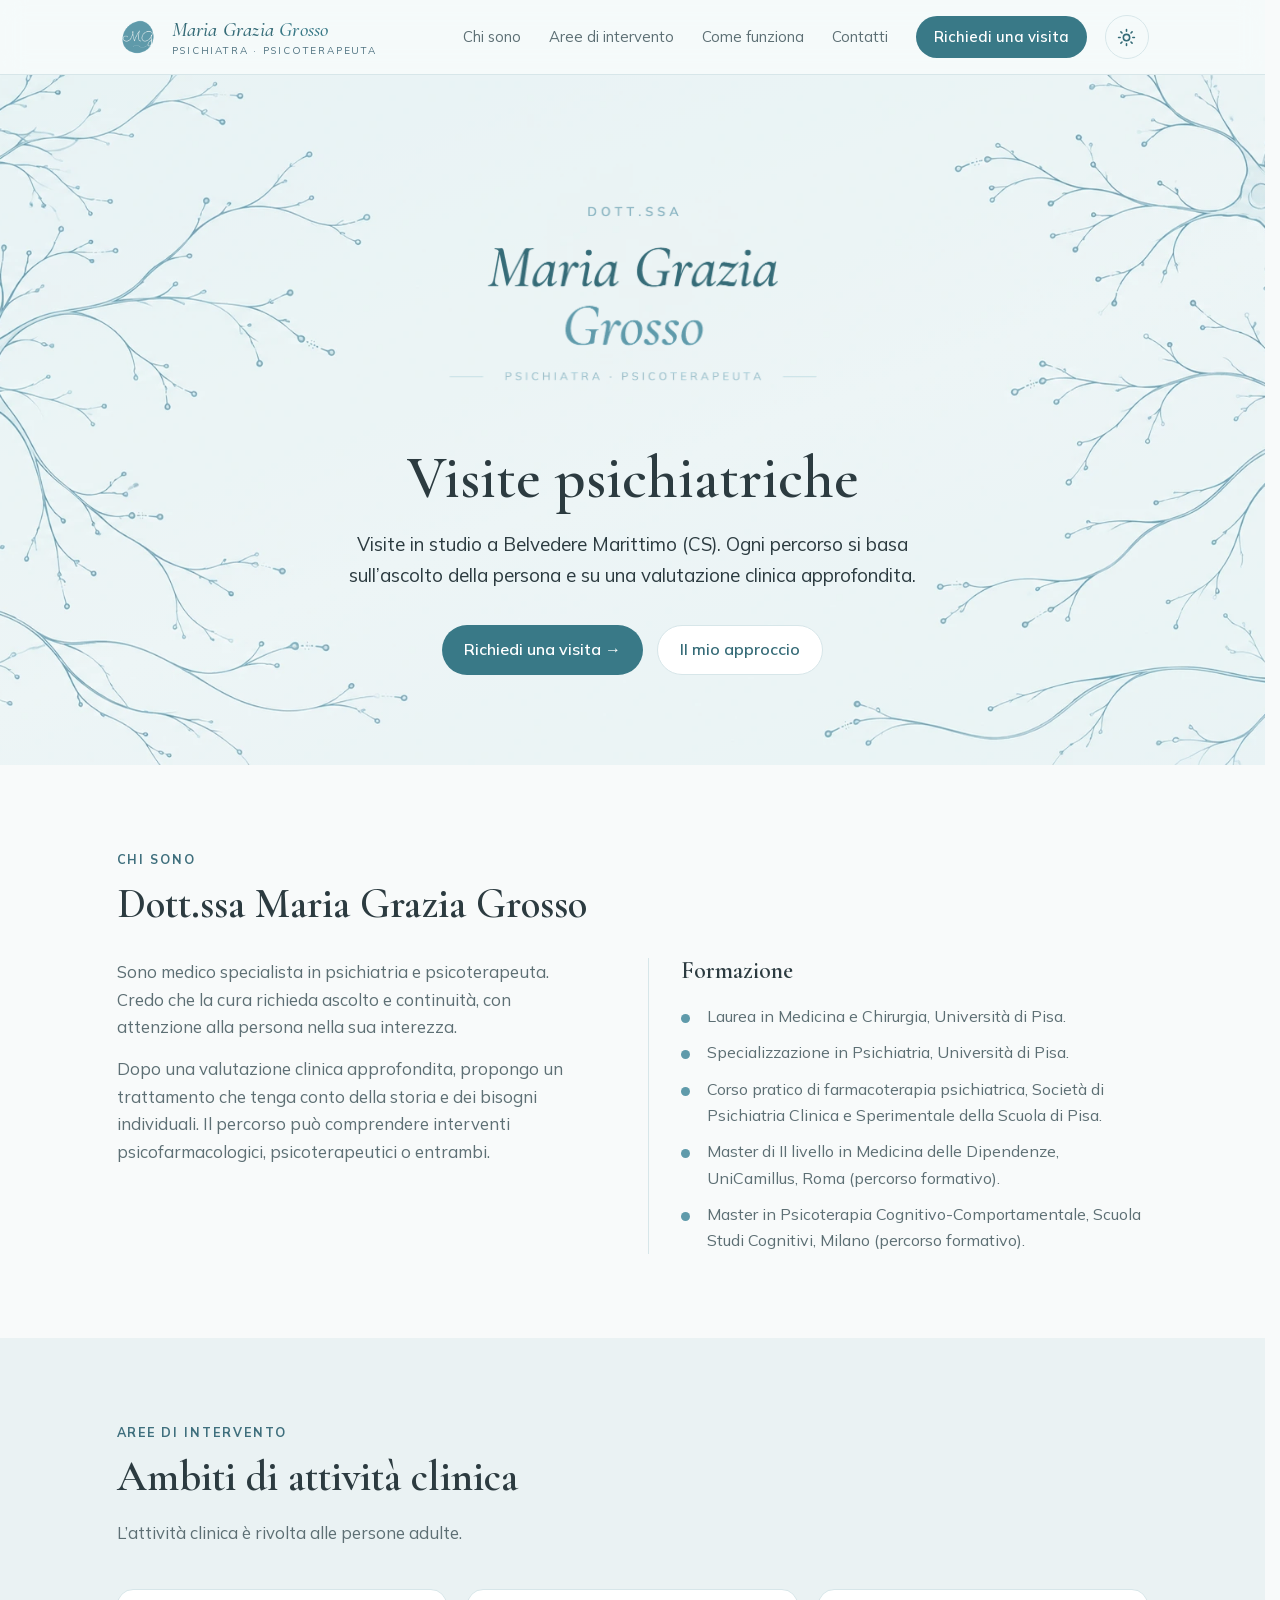
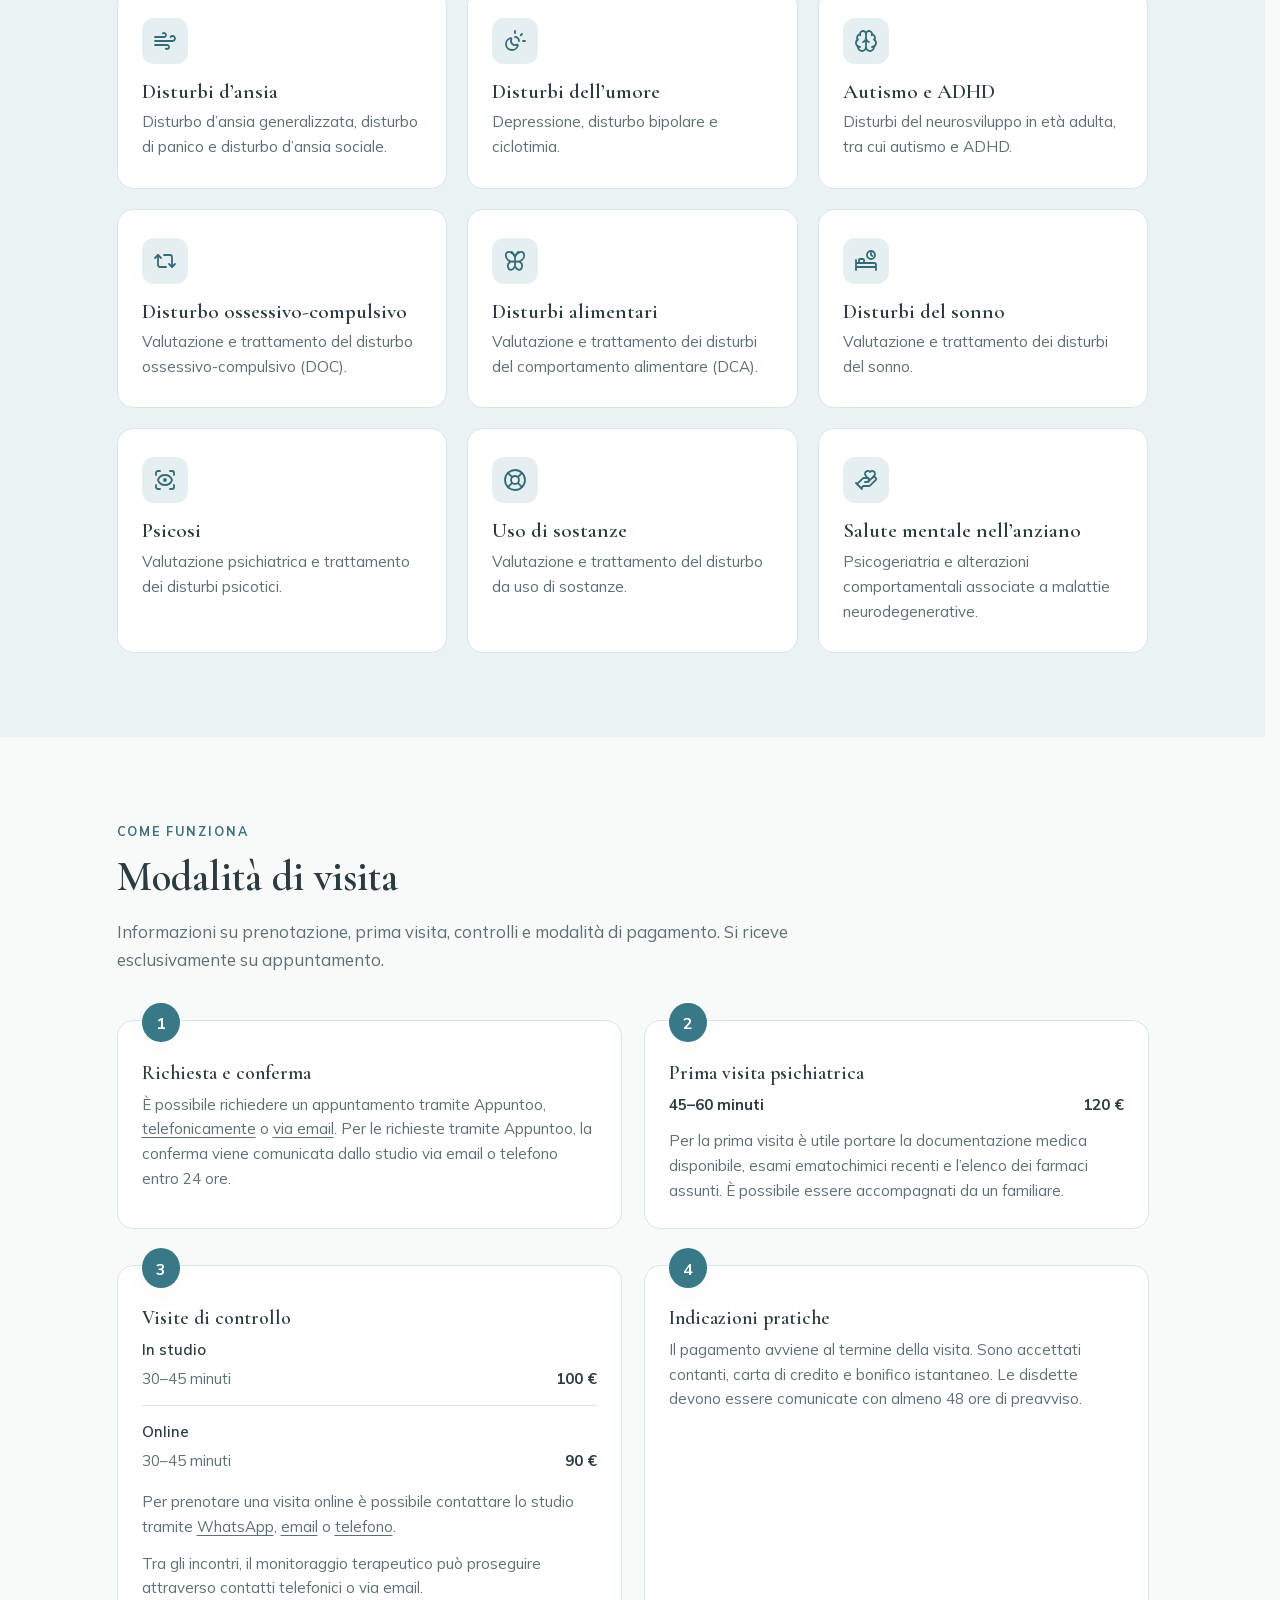
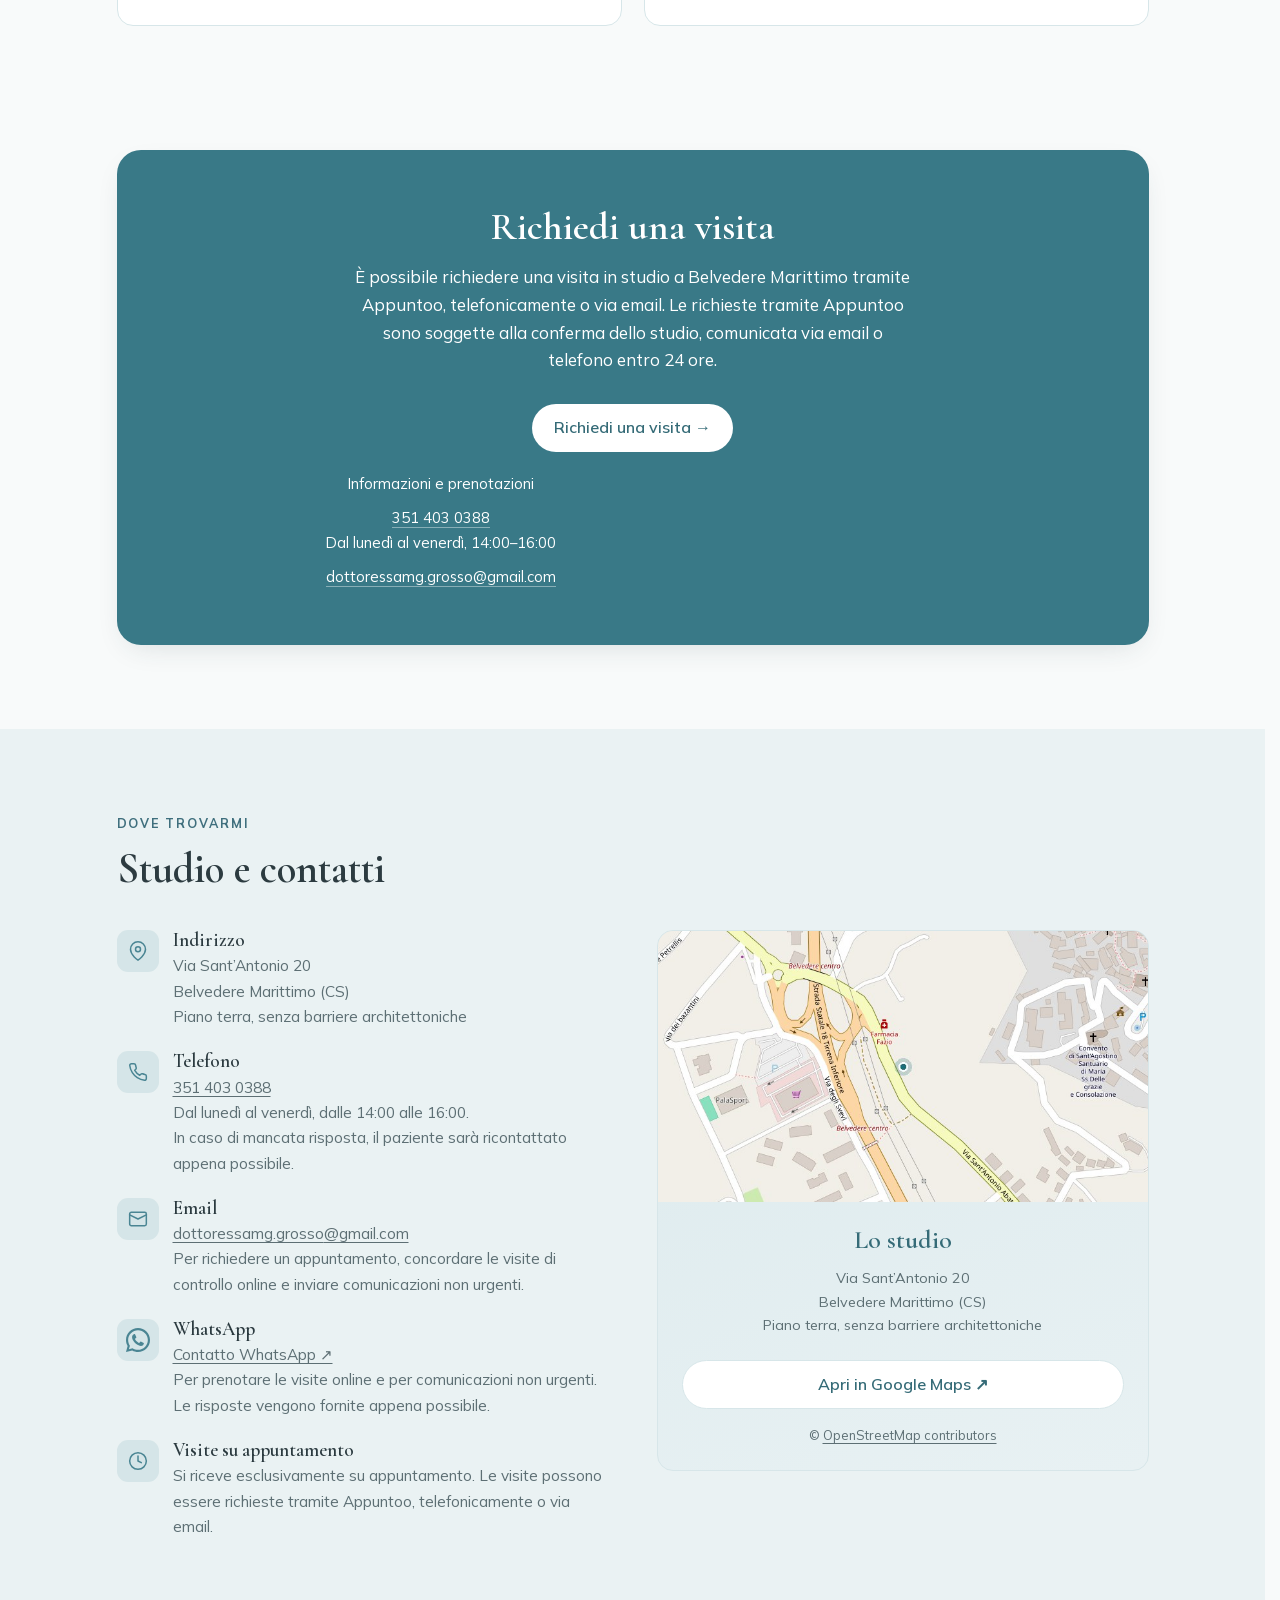
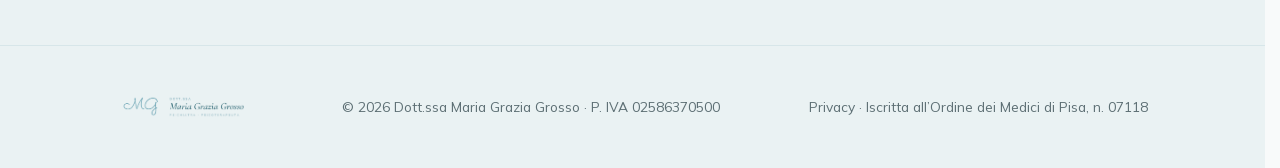
==== commit 16b62276: "Rimuove gli anni dai percorsi di formazione" ====
--- a/index.html
+++ b/index.html
@@ -458,11 +458,11 @@
         <div class="about-education">
           <h3>Formazione</h3>
           <ul>
-            <li>Laurea in Medicina e Chirurgia, Università di Pisa (2022).</li>
-            <li>Specializzazione in Psichiatria, Università di Pisa (2026).</li>
-            <li>Corso pratico di farmacoterapia psichiatrica, Società di Psichiatria Clinica e Sperimentale della Scuola di Pisa (2024).</li>
-            <li>Master di II livello in Medicina delle Dipendenze, UniCamillus, Roma (percorso <span class="nowrap">2025–2026</span>).</li>
-            <li>Master in Psicoterapia Cognitivo-Comportamentale, Scuola Studi Cognitivi, Milano (percorso <span class="nowrap">2026–2027</span>).</li>
+            <li>Laurea in Medicina e Chirurgia, Università di Pisa.</li>
+            <li>Specializzazione in Psichiatria, Università di Pisa.</li>
+            <li>Corso pratico di farmacoterapia psichiatrica, Società di Psichiatria Clinica e Sperimentale della Scuola di Pisa.</li>
+            <li>Master di II livello in Medicina delle Dipendenze, UniCamillus, Roma (percorso formativo).</li>
+            <li>Master in Psicoterapia Cognitivo-Comportamentale, Scuola Studi Cognitivi, Milano (percorso formativo).</li>
           </ul>
         </div>
       </div>
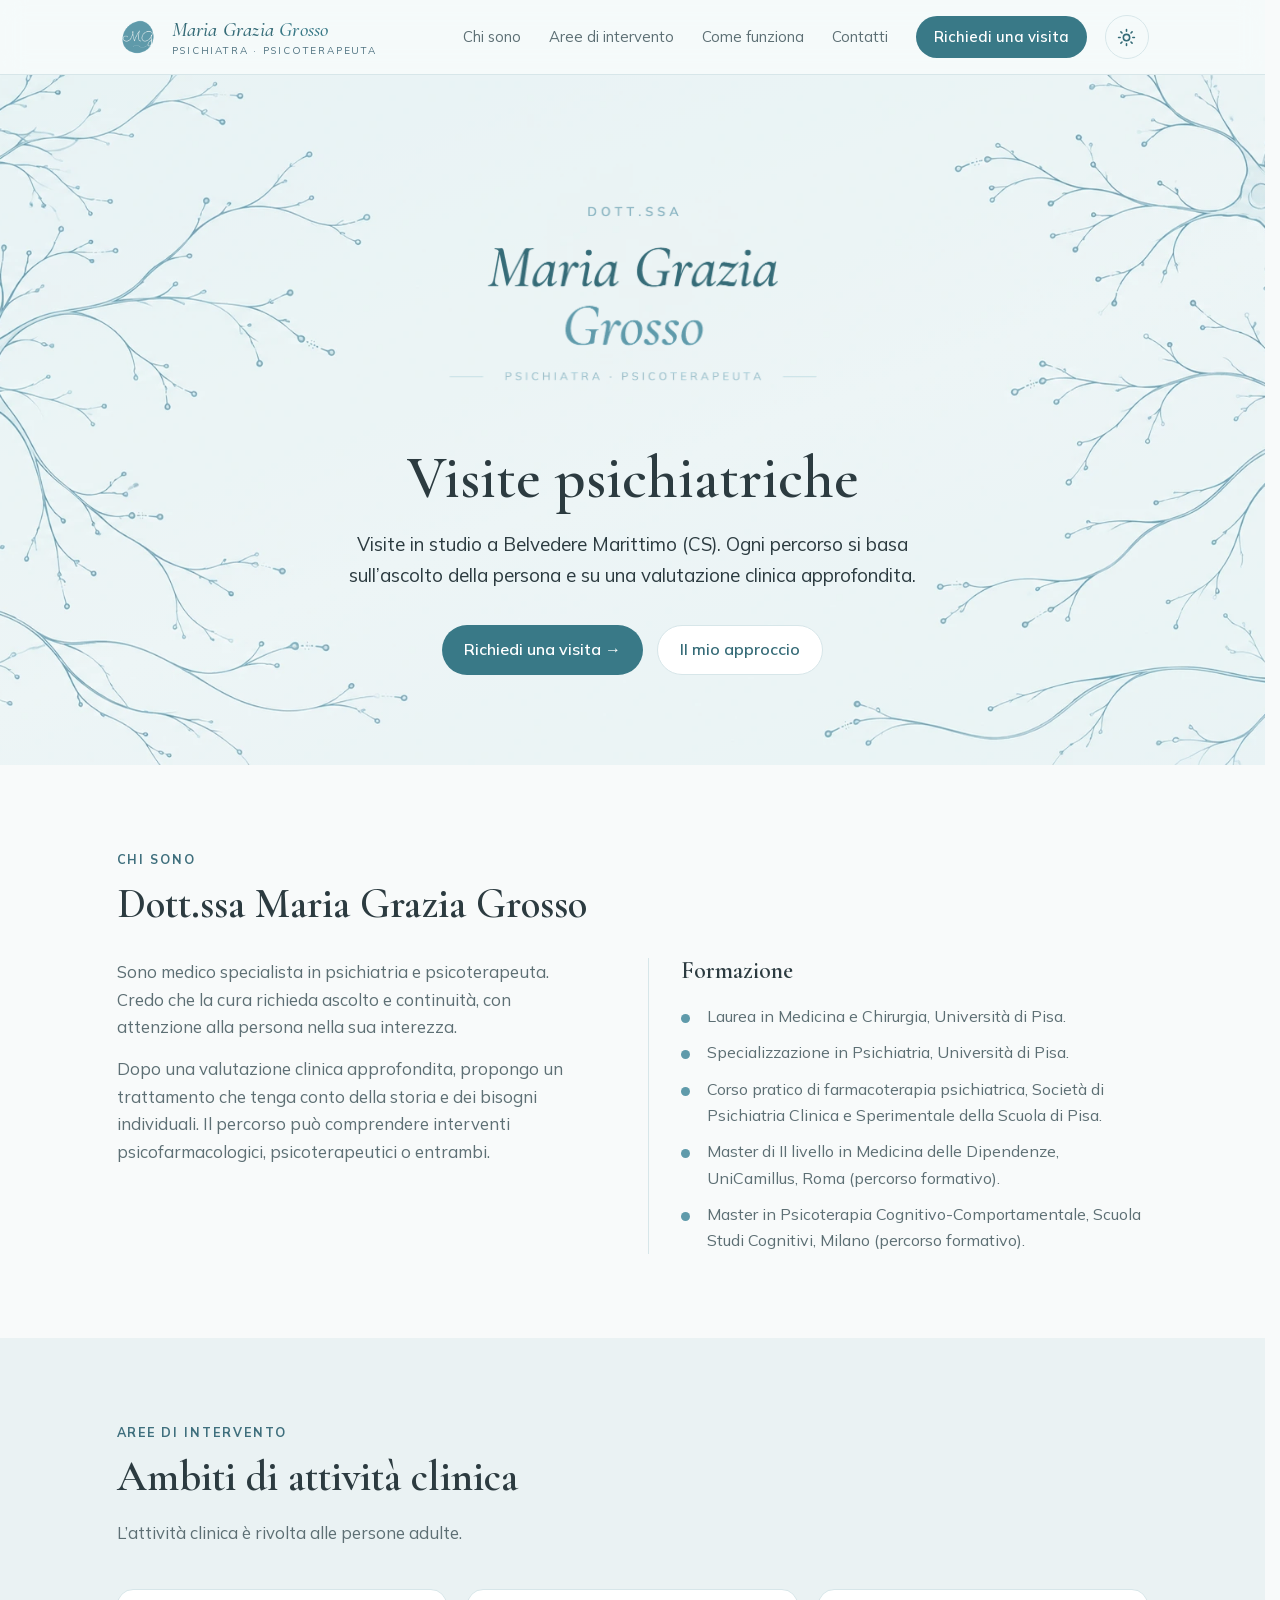
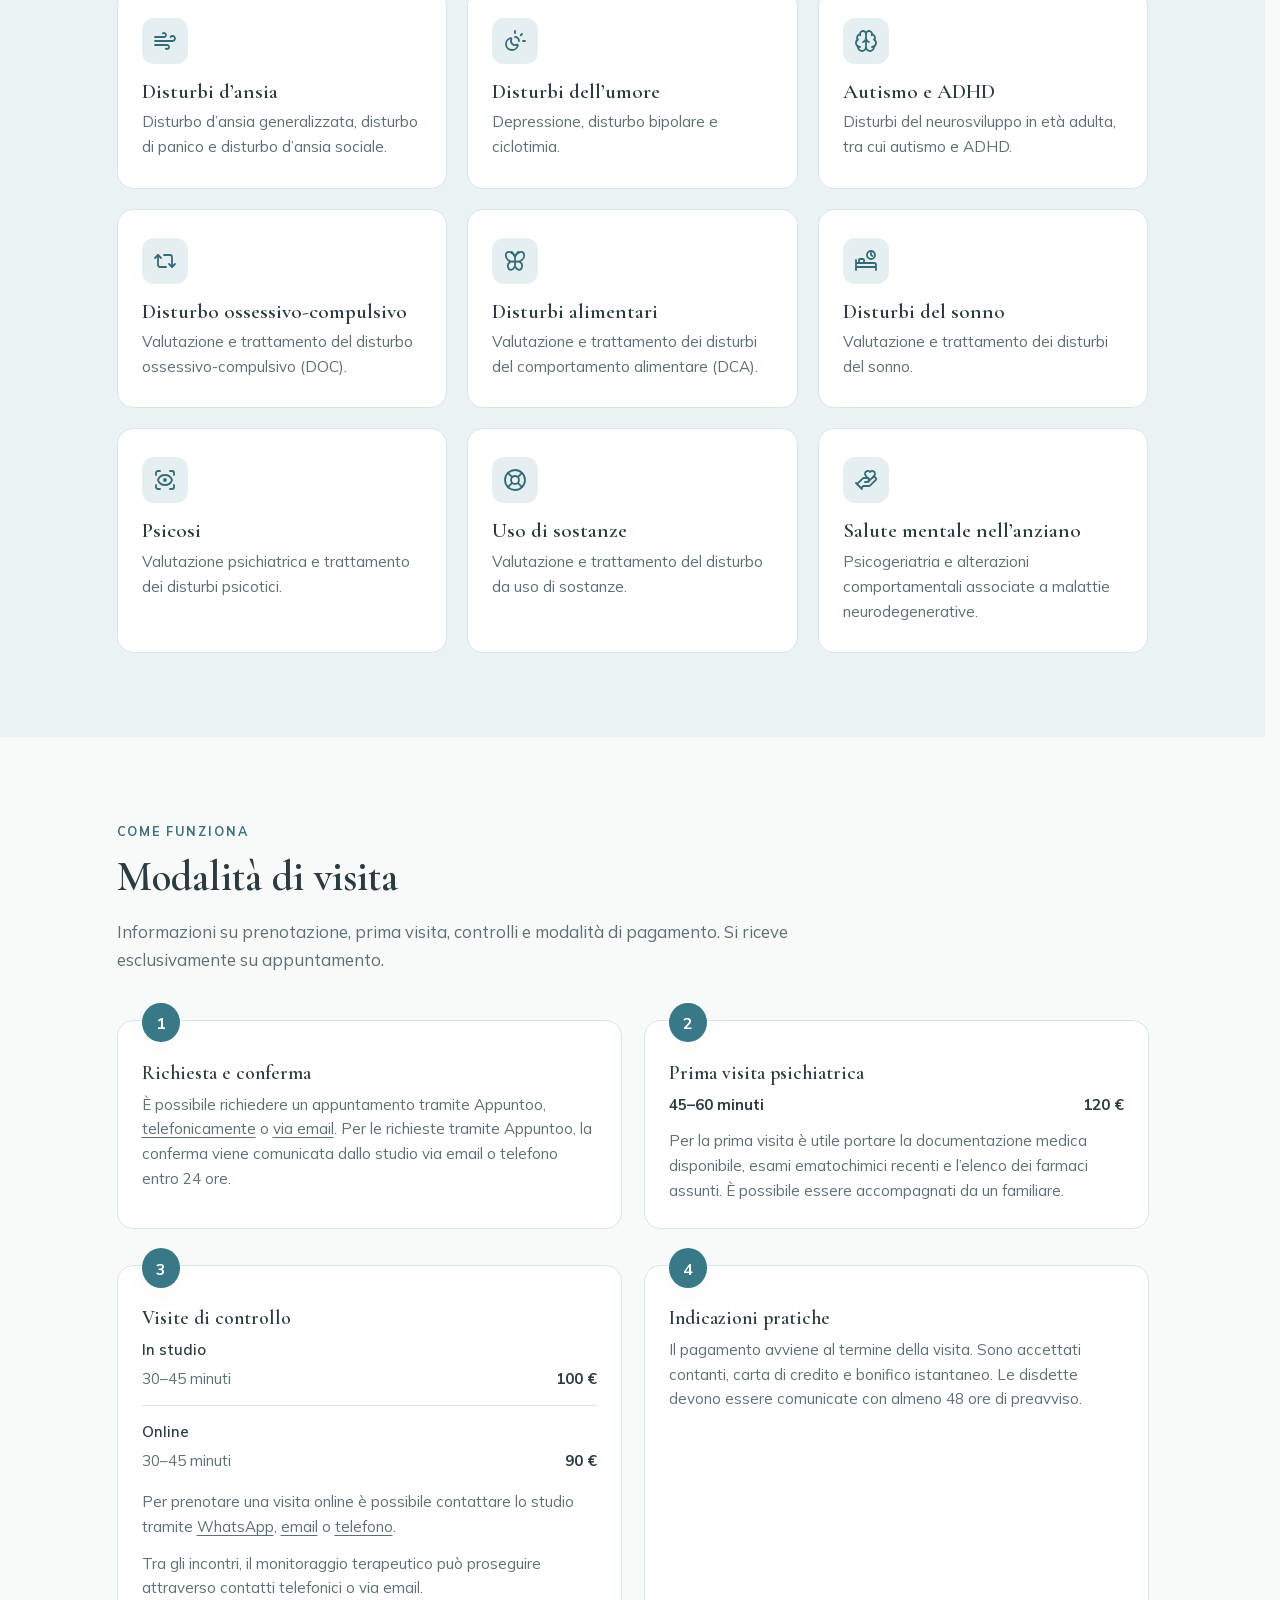
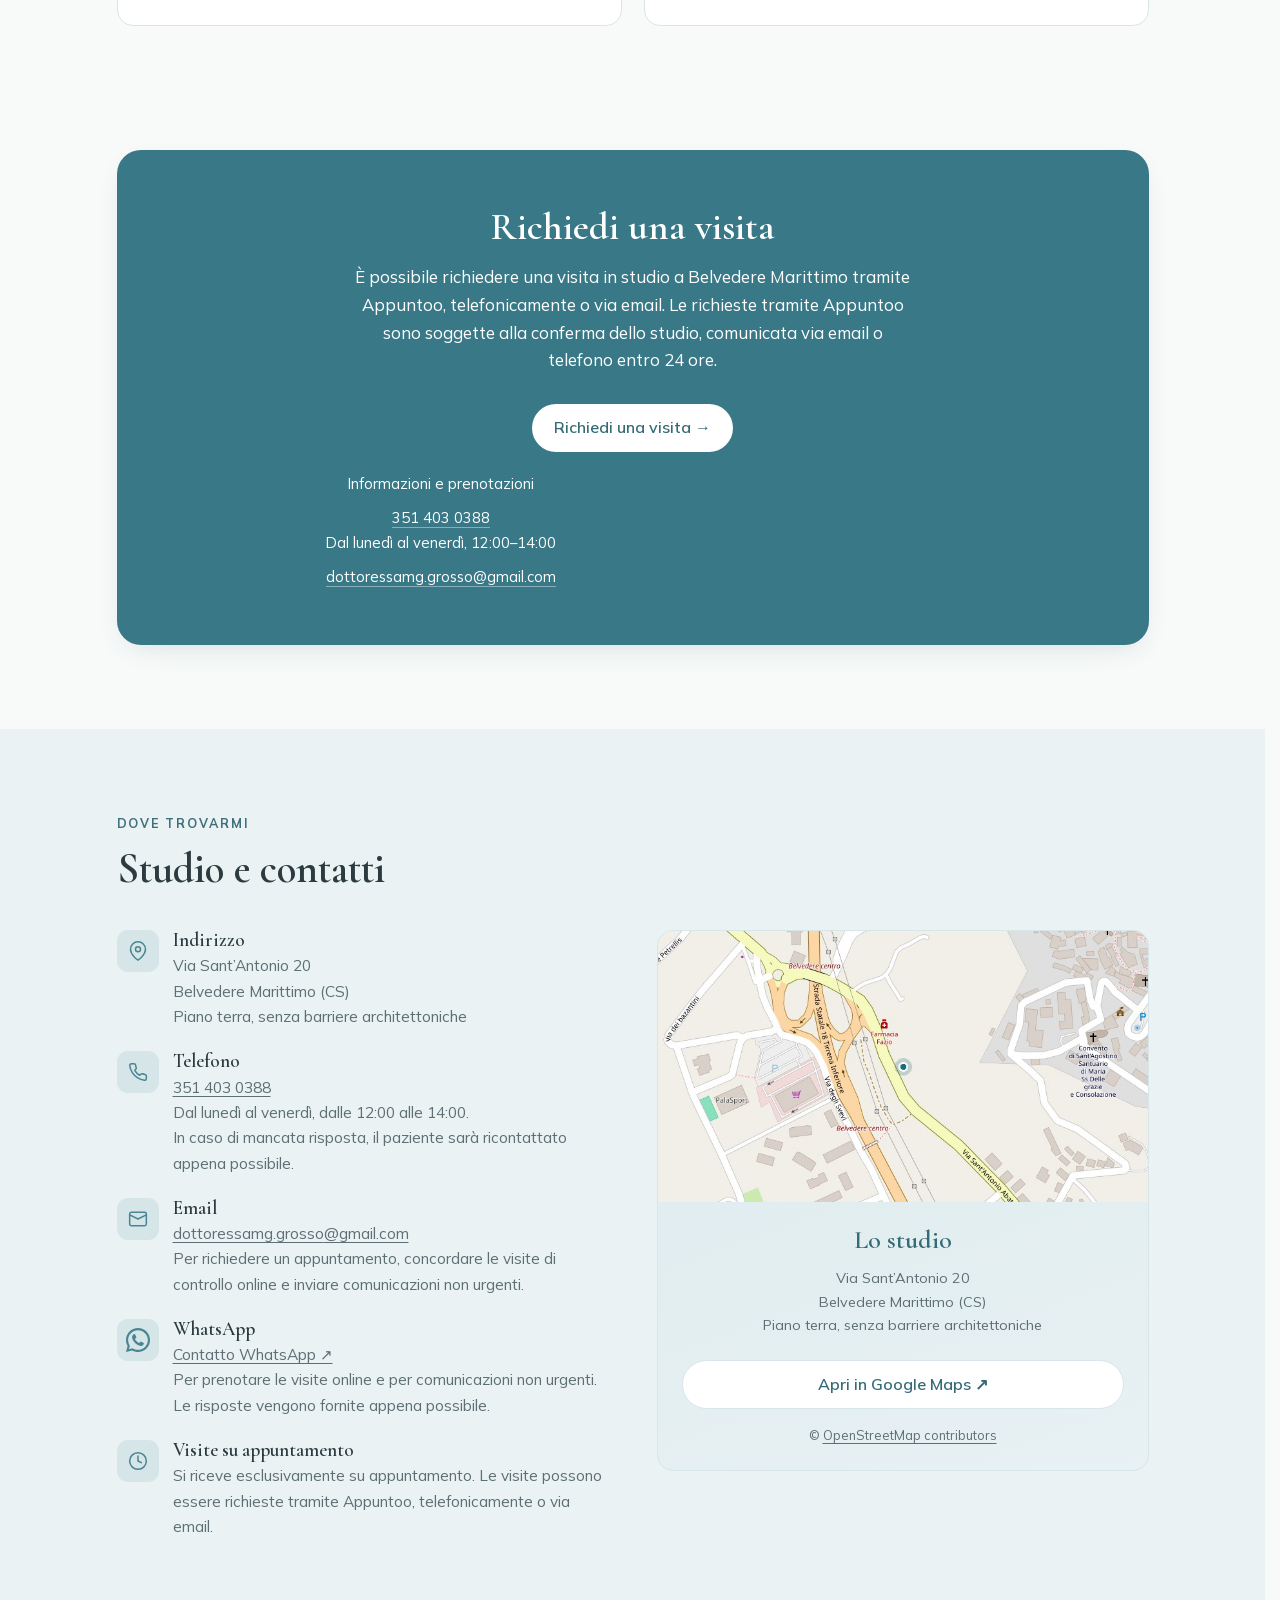
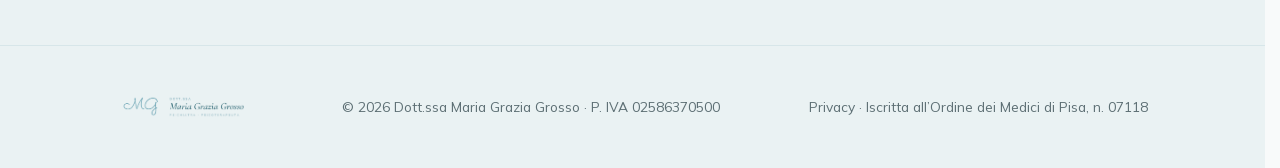
==== commit ca891e18: "Aggiorna l’orario telefonico a lunedì–venerdì 12–14" ====
--- a/index.html
+++ b/index.html
@@ -517,7 +517,7 @@
       <h2>Richiedi una visita</h2>
       <p>È possibile richiedere una visita in studio a Belvedere Marittimo tramite Appuntoo, telefonicamente o via email. Le richieste tramite Appuntoo sono soggette alla conferma dello studio, comunicata via email o telefono entro <span class="nowrap">24 ore</span>.</p>
       <a class="btn btn-primary" id="book-open" data-booking-open href="https://appuntoo.com/prenota/studio-di-maria-grazia-grosso/psichiatra/pisa" target="_blank" rel="noopener noreferrer">Richiedi una visita →</a>
-      <div class="alt"><p>Informazioni e prenotazioni</p><p><a href="tel:+393514030388">351 403 0388</a><br>Dal lunedì al venerdì, <span class="nowrap">14:00–16:00</span></p><p><a href="mailto:dottoressamg.grosso@gmail.com" class="email-link">dottoressamg.grosso<wbr>@gmail.com</a></p></div>
+      <div class="alt"><p>Informazioni e prenotazioni</p><p><a href="tel:+393514030388">351 403 0388</a><br>Dal lunedì al venerdì, <span class="nowrap">12:00–14:00</span></p><p><a href="mailto:dottoressamg.grosso@gmail.com" class="email-link">dottoressamg.grosso<wbr>@gmail.com</a></p></div>
     </div>
   </div>
 </section>
@@ -550,7 +550,7 @@
     <div class="contact" style="margin-top:38px">
       <div class="reveal">
         <div class="info-item"><div class="ico"><svg viewBox="0 0 24 24" width="20" height="20" fill="none" stroke="currentColor" stroke-width="1.8" stroke-linecap="round" stroke-linejoin="round" aria-hidden="true"><path d="M21 10c0 7-9 13-9 13s-9-6-9-13a9 9 0 0 1 18 0z"/><circle cx="12" cy="10" r="3"/></svg></div><div><h3>Indirizzo</h3><p>Via Sant’Antonio 20<br>Belvedere Marittimo (CS)<br>Piano terra, senza barriere architettoniche</p></div></div>
-        <div class="info-item"><div class="ico"><svg viewBox="0 0 24 24" width="20" height="20" fill="none" stroke="currentColor" stroke-width="1.8" stroke-linecap="round" stroke-linejoin="round" aria-hidden="true"><path d="M22 16.92v3a2 2 0 0 1-2.18 2 19.79 19.79 0 0 1-8.63-3.07 19.5 19.5 0 0 1-6-6 19.79 19.79 0 0 1-3.07-8.67A2 2 0 0 1 4.11 2h3a2 2 0 0 1 2 1.72 12.84 12.84 0 0 0 .7 2.81 2 2 0 0 1-.45 2.11L8.09 9.91a16 16 0 0 0 6 6l1.27-1.27a2 2 0 0 1 2.11-.45 12.84 12.84 0 0 0 2.81.7A2 2 0 0 1 22 16.92z"/></svg></div><div><h3>Telefono</h3><p><a href="tel:+393514030388">351 403 0388</a><br>Dal lunedì al venerdì, dalle <span class="nowrap">14:00</span> alle <span class="nowrap">16:00</span>.<br>In caso di mancata risposta, il paziente sarà ricontattato appena possibile.</p></div></div>
+        <div class="info-item"><div class="ico"><svg viewBox="0 0 24 24" width="20" height="20" fill="none" stroke="currentColor" stroke-width="1.8" stroke-linecap="round" stroke-linejoin="round" aria-hidden="true"><path d="M22 16.92v3a2 2 0 0 1-2.18 2 19.79 19.79 0 0 1-8.63-3.07 19.5 19.5 0 0 1-6-6 19.79 19.79 0 0 1-3.07-8.67A2 2 0 0 1 4.11 2h3a2 2 0 0 1 2 1.72 12.84 12.84 0 0 0 .7 2.81 2 2 0 0 1-.45 2.11L8.09 9.91a16 16 0 0 0 6 6l1.27-1.27a2 2 0 0 1 2.11-.45 12.84 12.84 0 0 0 2.81.7A2 2 0 0 1 22 16.92z"/></svg></div><div><h3>Telefono</h3><p><a href="tel:+393514030388">351 403 0388</a><br>Dal lunedì al venerdì, dalle <span class="nowrap">12:00</span> alle <span class="nowrap">14:00</span>.<br>In caso di mancata risposta, il paziente sarà ricontattato appena possibile.</p></div></div>
         <div class="info-item"><div class="ico"><svg viewBox="0 0 24 24" width="20" height="20" fill="none" stroke="currentColor" stroke-width="1.8" stroke-linecap="round" stroke-linejoin="round" aria-hidden="true"><rect width="20" height="16" x="2" y="4" rx="2"/><path d="m22 7-10 5L2 7"/></svg></div><div><h3>Email</h3><p><a href="mailto:dottoressamg.grosso@gmail.com" class="email-link">dottoressamg.grosso<wbr>@gmail.com</a><br>Per richiedere un appuntamento, concordare le visite di controllo online e inviare comunicazioni non urgenti.</p></div></div>
         <div class="info-item"><div class="ico"><span class="whatsapp-mark" aria-hidden="true"></span></div><div><h3>WhatsApp</h3><p><a href="https://wa.me/393514030388" target="_blank" rel="noopener noreferrer">Contatto WhatsApp ↗</a><br>Per prenotare le visite online e per comunicazioni non urgenti. Le risposte vengono fornite appena possibile.</p></div></div>
         <div class="info-item"><div class="ico"><svg viewBox="0 0 24 24" width="20" height="20" fill="none" stroke="currentColor" stroke-width="1.8" stroke-linecap="round" stroke-linejoin="round" aria-hidden="true"><circle cx="12" cy="12" r="10"/><polyline points="12 6 12 12 16 14"/></svg></div><div><h3>Visite su appuntamento</h3><p>Si riceve esclusivamente su appuntamento. Le visite possono essere richieste tramite Appuntoo, telefonicamente o via email.</p></div></div>
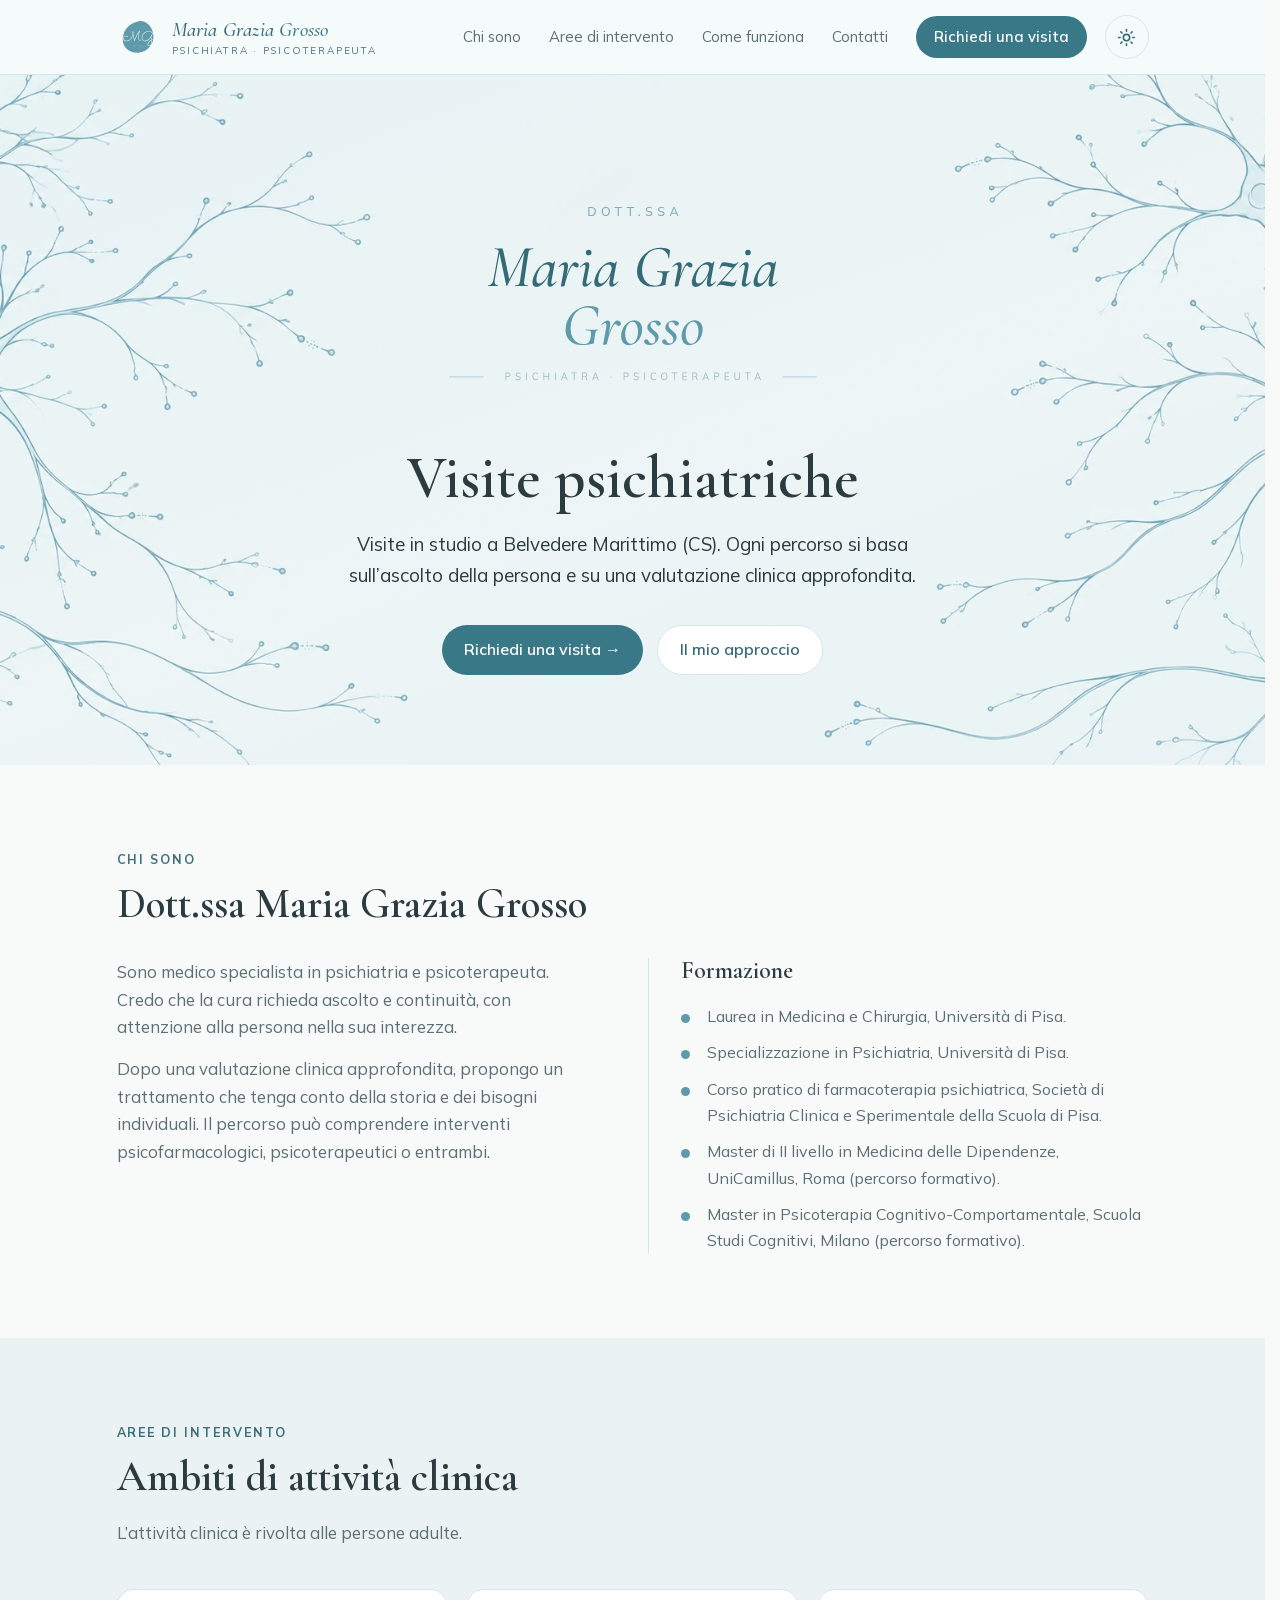
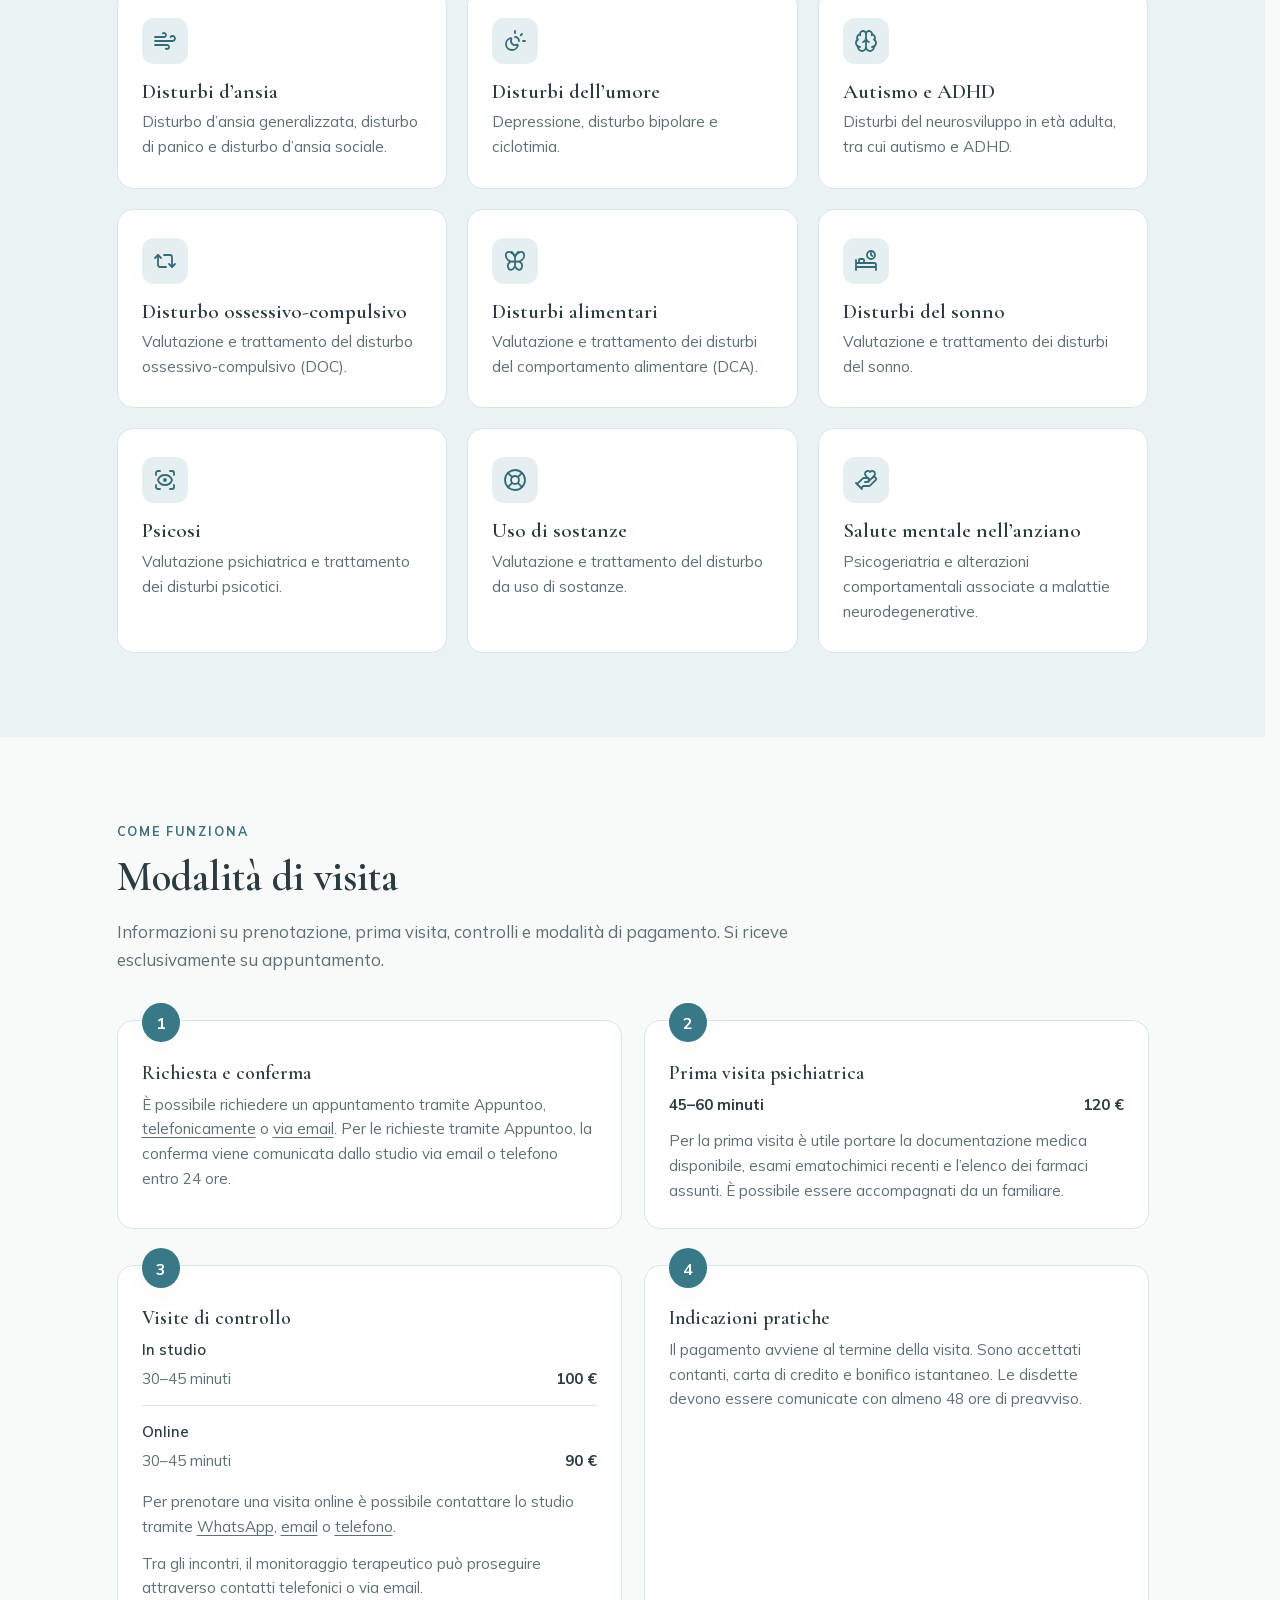
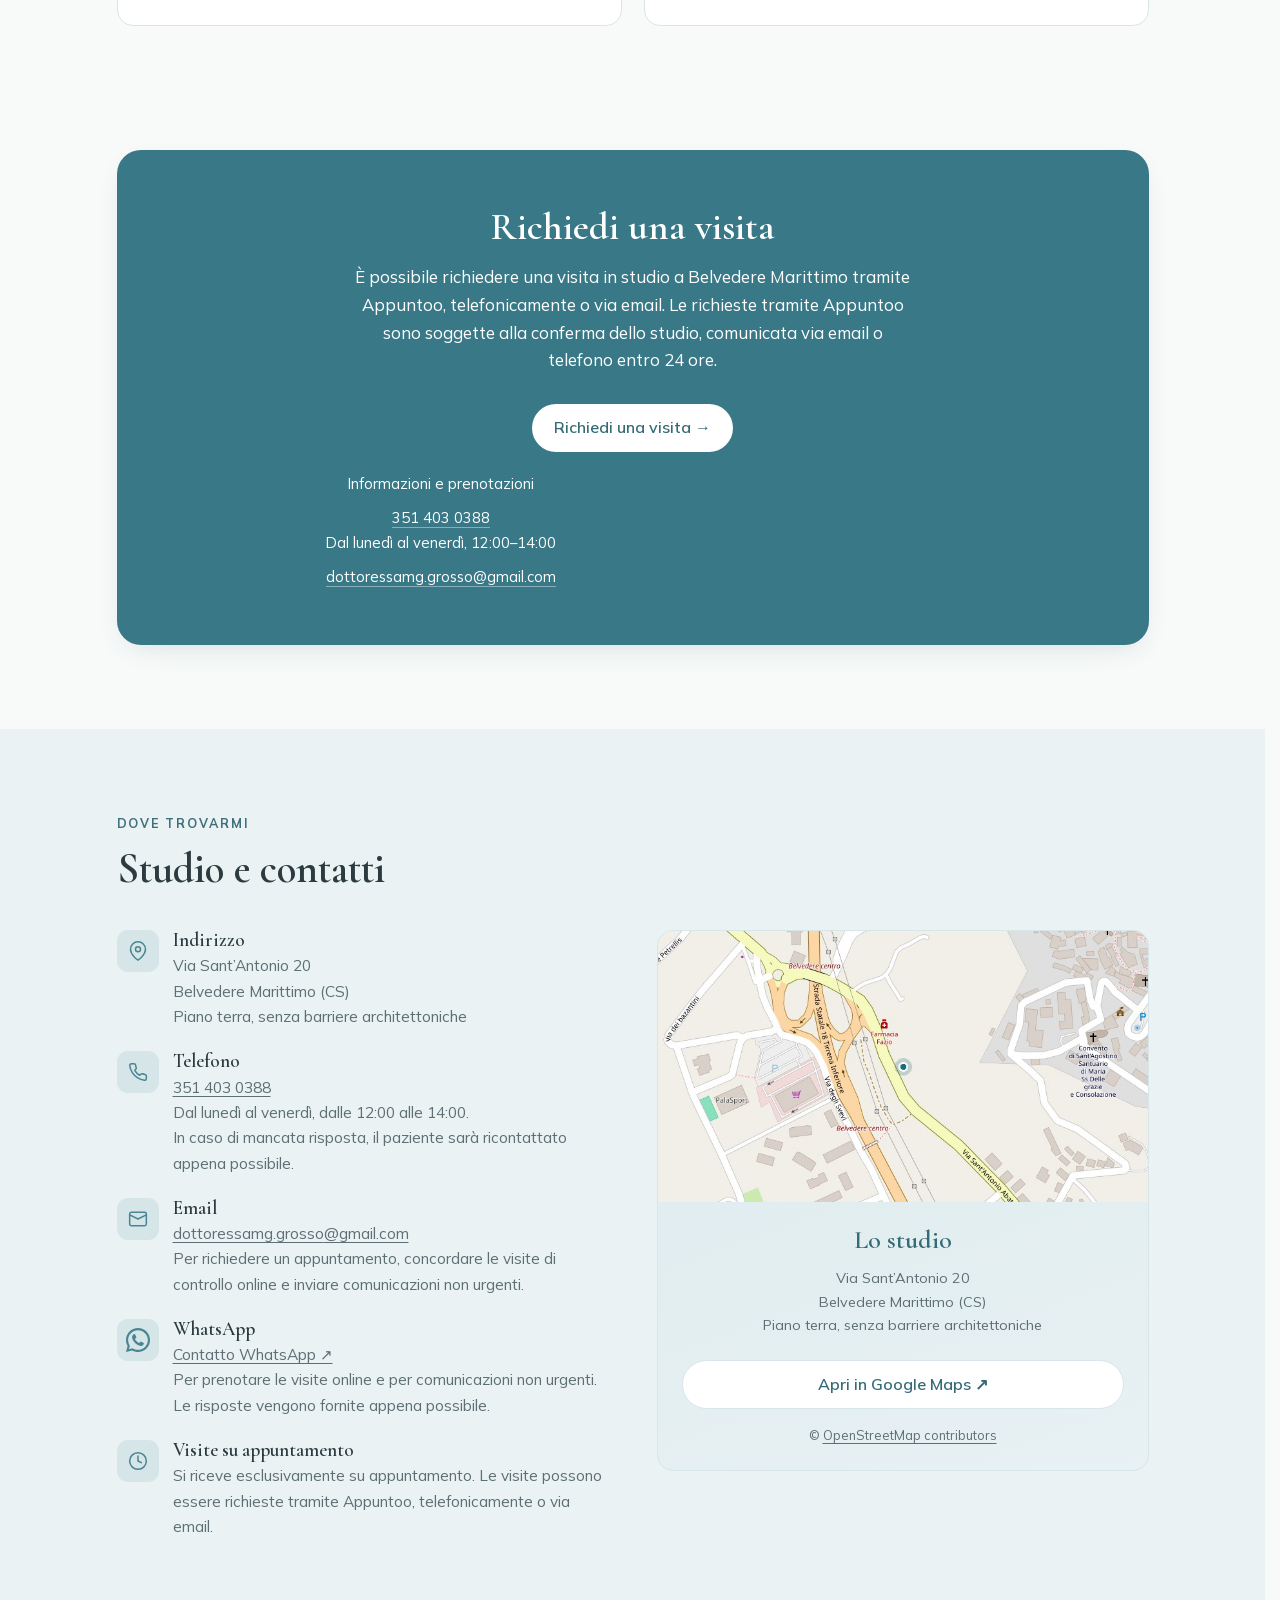
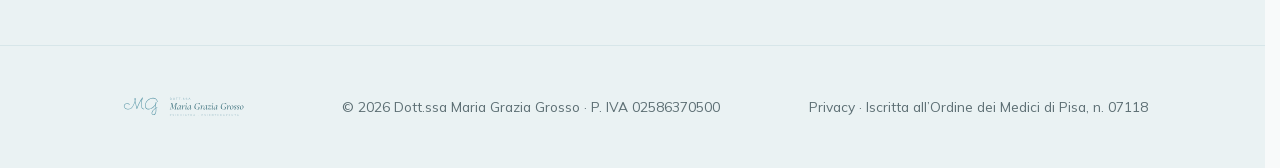
==== commit 9a1df77b: "Sostituisce i loghi del sito con versioni SVG" ====
--- a/index.html
+++ b/index.html
@@ -1,7 +1,7 @@
 <!DOCTYPE html>
 <!--
   SITO VETRINA — DOTT.SSA MARIA GRAZIA GROSSO · Psichiatra e Psicoterapeuta (Belvedere Marittimo, CS)
-  Logo ufficiale (PNG ottanio in /assets/logo). Palette ottanio: #356b77 / #5f9aaa. Font: Cormorant Garamond + Mulish.
+  Logo ufficiale (SVG ottanio con scritte a tracciati in /assets/logo). Palette ottanio: #356b77 / #5f9aaa. Font: Cormorant Garamond + Mulish.
   Contenuti dalle risposte della dottoressa; dati professionali integrati dall'utente. Email definitiva confermata.
   Prenotazioni: link Appuntoo con dialog nativo (max 900px su desktop, tutto schermo su mobile), caricato solo al click.
 -->
@@ -25,6 +25,7 @@
 <meta property="og:image" content="assets/logo/versione-su-colore.png?v=11">
 
 <link rel="icon" type="image/png" href="assets/logo/favicon.png?v=11">
+<link rel="icon" type="image/svg+xml" sizes="any" href="assets/logo/favicon.svg?v=13">
 <link rel="apple-touch-icon" href="assets/logo/favicon.png?v=11">
 
 <!-- Preload dei font principali visibili subito (elimina il flash al caricamento) -->
@@ -406,8 +407,8 @@
   <div class="wrap">
     <nav>
       <a class="brand" href="#top" aria-label="Maria Grazia Grosso, Psichiatra e Psicoterapeuta">
-        <img class="logo-light" src="assets/logo/icona-ottanio.png?v=12" alt="Marchio MG — Maria Grazia Grosso" width="42" height="42">
-        <img class="logo-dark" src="assets/logo/icona-chiara.png?v=12" alt="" aria-hidden="true" width="42" height="42">
+        <img class="logo-light" src="assets/logo/icona-ottanio.svg?v=13" alt="Marchio MG — Maria Grazia Grosso" width="42" height="42">
+        <img class="logo-dark" src="assets/logo/icona-chiara.svg?v=13" alt="" aria-hidden="true" width="42" height="42">
         <span class="bname">
           <strong>Maria&nbsp;Grazia <span>Grosso</span></strong>
           <em>Psichiatra · Psicoterapeuta</em>
@@ -433,8 +434,8 @@
 <!-- HERO -->
 <div class="hero" id="top">
   <div class="wrap">
-    <img class="hero-logo logo-light" src="assets/logo/logo-primario.png?v=11" alt="Dott.ssa Maria Grazia Grosso — Psichiatra" width="900" height="503">
-    <img class="hero-logo logo-dark" src="assets/logo/logo-primario-dark.png?v=11" alt="" aria-hidden="true" width="900" height="503">
+    <img class="hero-logo logo-light" src="assets/logo/logo-primario.svg?v=13" alt="Dott.ssa Maria Grazia Grosso — Psichiatra" width="900" height="503">
+    <img class="hero-logo logo-dark" src="assets/logo/logo-primario-dark.svg?v=13" alt="" aria-hidden="true" width="900" height="503">
     <h1>Visite psichiatriche</h1>
     <p class="lead">Visite in studio a Belvedere Marittimo (CS). Ogni percorso si basa sull’ascolto della persona e su una valutazione clinica approfondita.</p>
     <div class="btn-row">
@@ -575,8 +576,8 @@
 <footer>
   <div class="wrap">
     <div class="foot">
-      <img class="foot-logo logo-light" src="assets/logo/lockup-orizzontale.png?v=11" alt="Dott.ssa Maria Grazia Grosso · Psichiatra · Psicoterapeuta" width="607" height="170">
-      <img class="foot-logo logo-dark" src="assets/logo/lockup-orizzontale-dark.png?v=11" alt="" aria-hidden="true" width="607" height="170">
+      <img class="foot-logo logo-light" src="assets/logo/lockup-orizzontale.svg?v=13" alt="Dott.ssa Maria Grazia Grosso · Psichiatra · Psicoterapeuta" width="607" height="170">
+      <img class="foot-logo logo-dark" src="assets/logo/lockup-orizzontale-dark.svg?v=13" alt="" aria-hidden="true" width="607" height="170">
       <div>© <span id="yr"></span> Dott.ssa Maria Grazia Grosso · <span class="nowrap">P. IVA 02586370500</span></div>
       <div><a href="privacy.html">Privacy</a> · Iscritta all’Ordine dei Medici di Pisa, <span class="nowrap">n. 07118</span></div>
     </div>
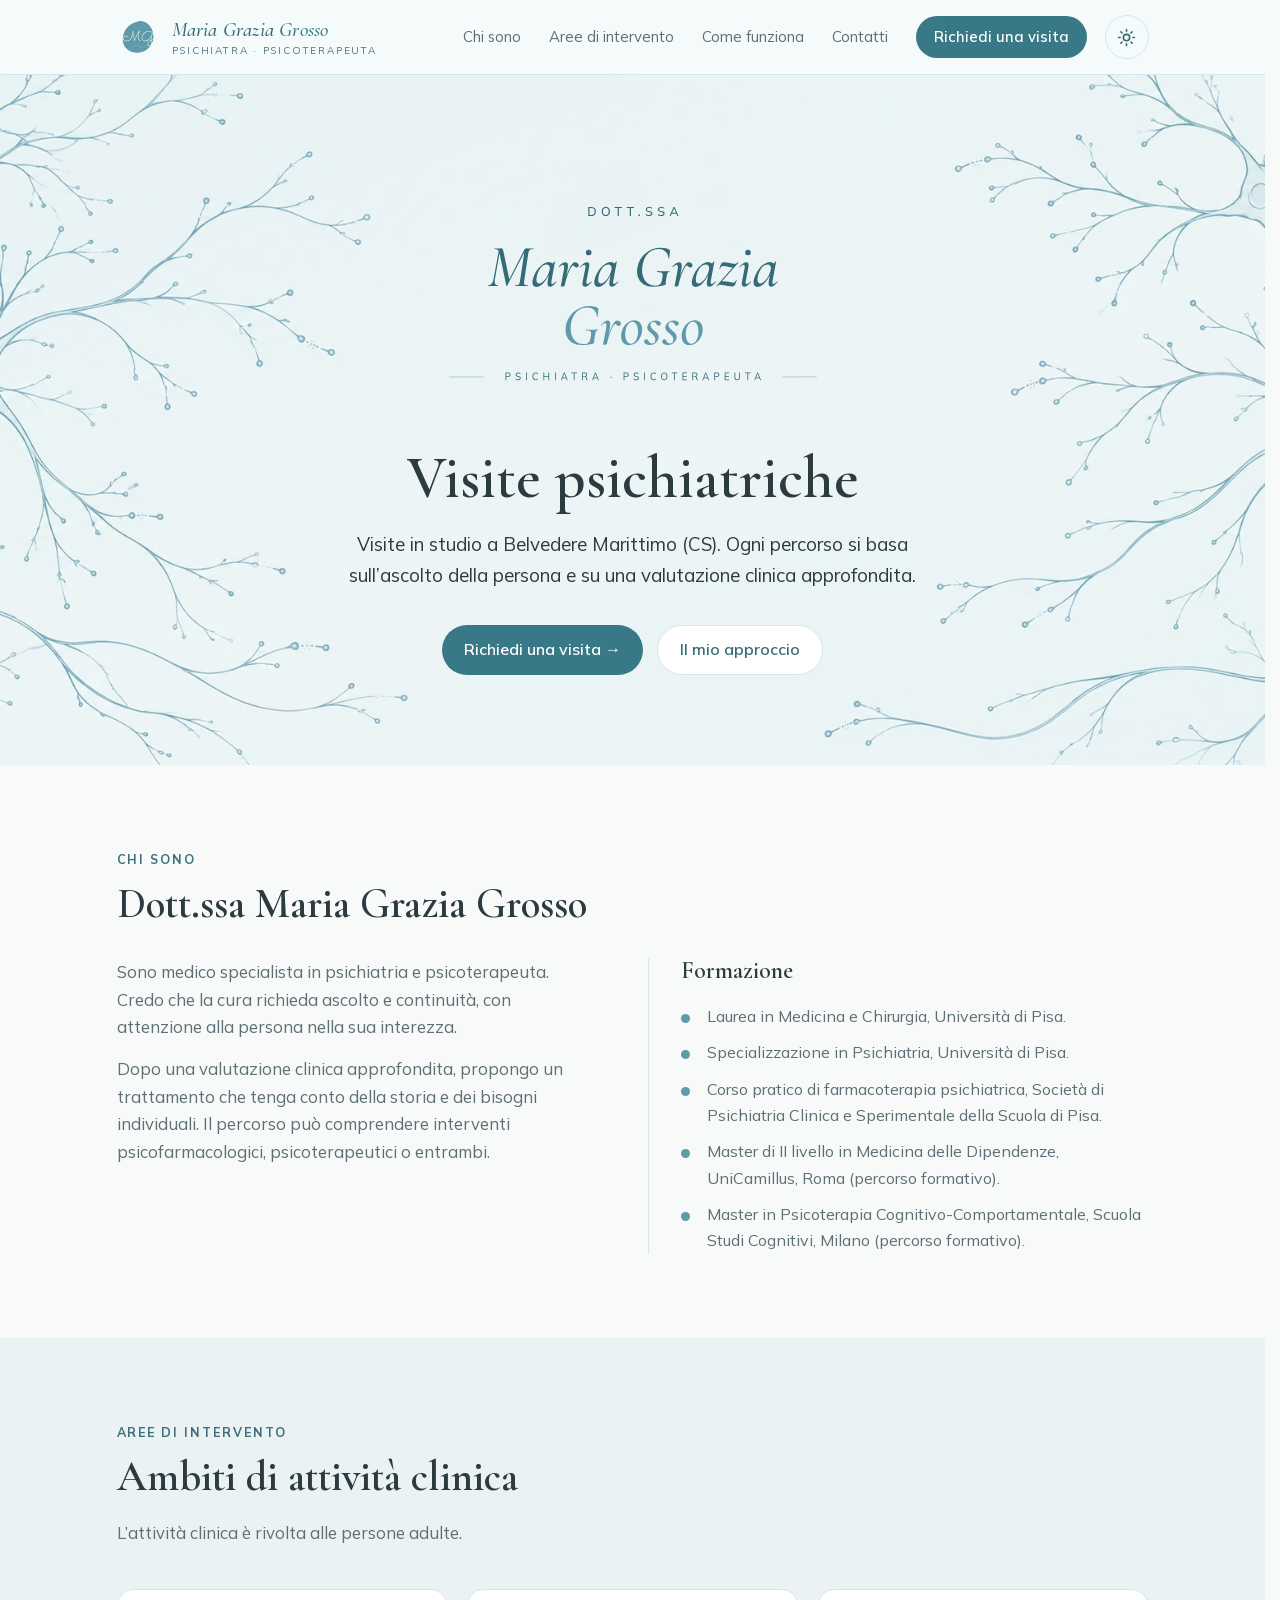
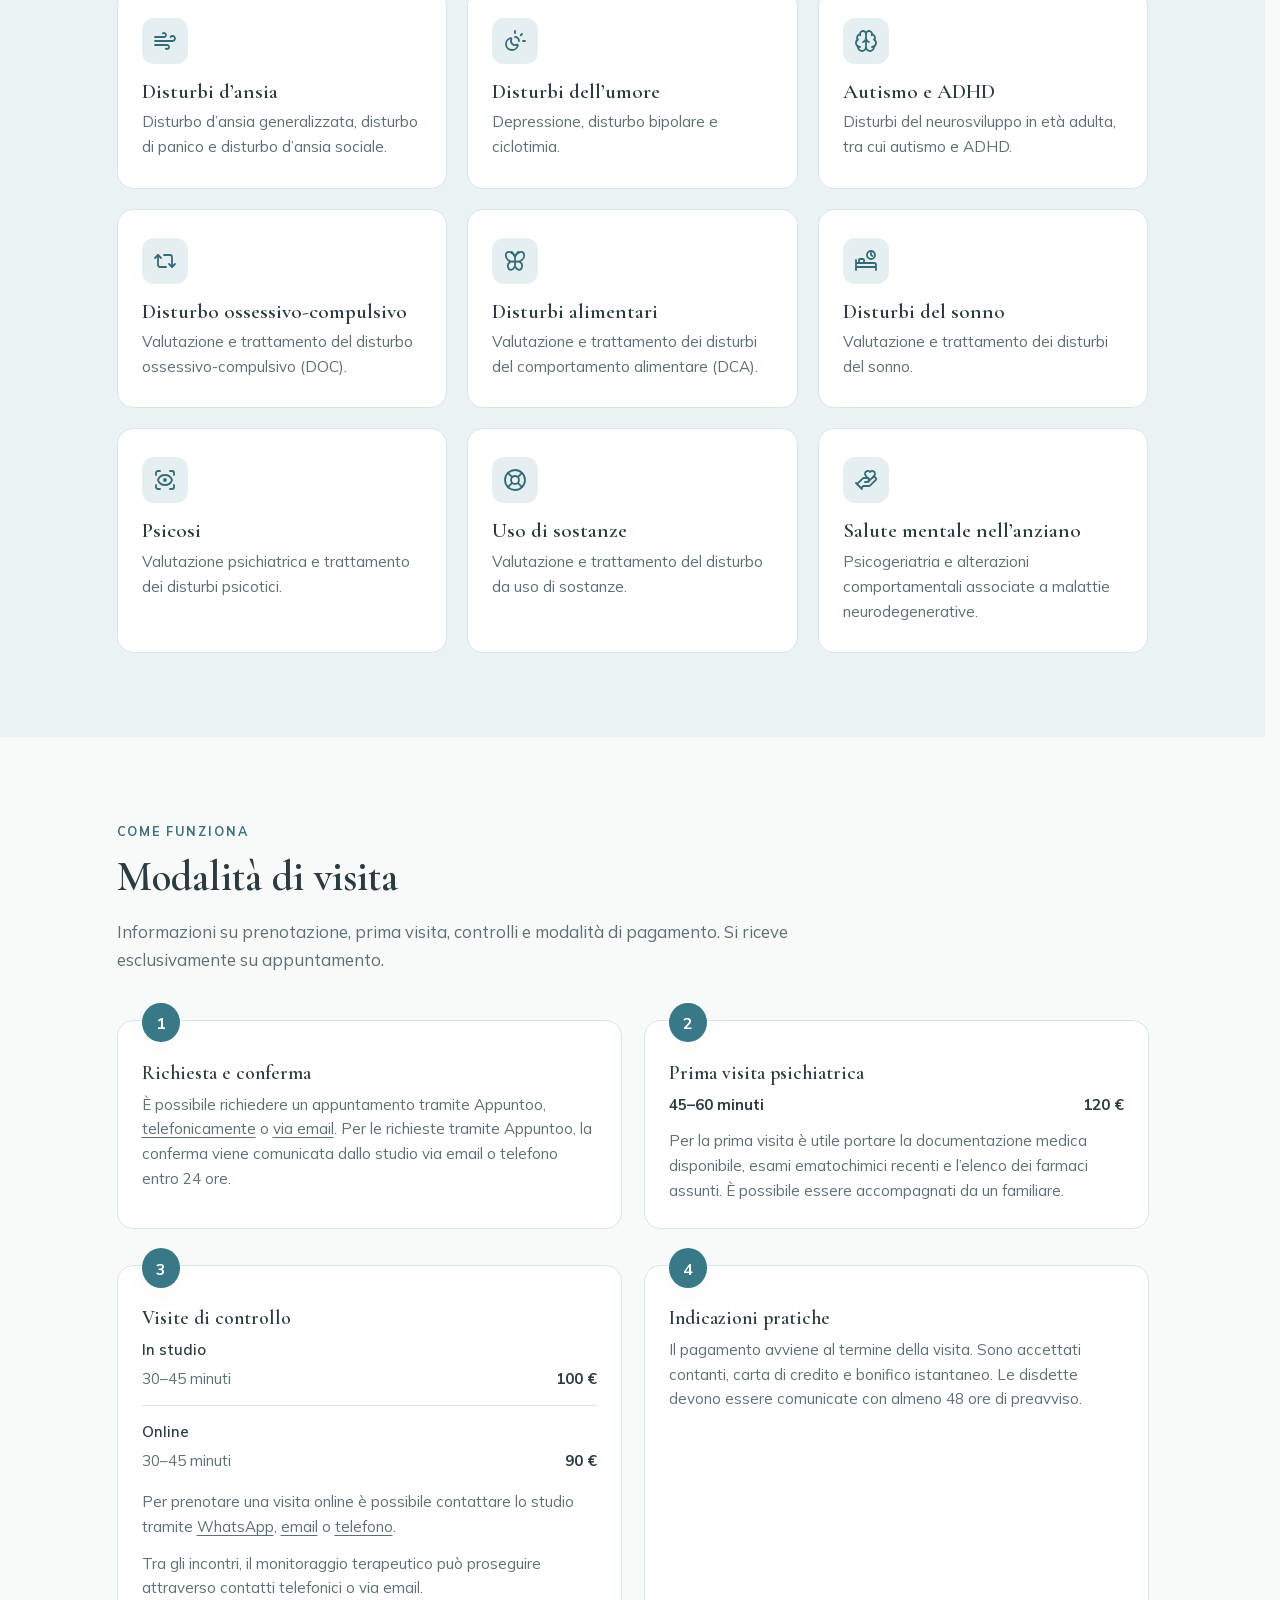
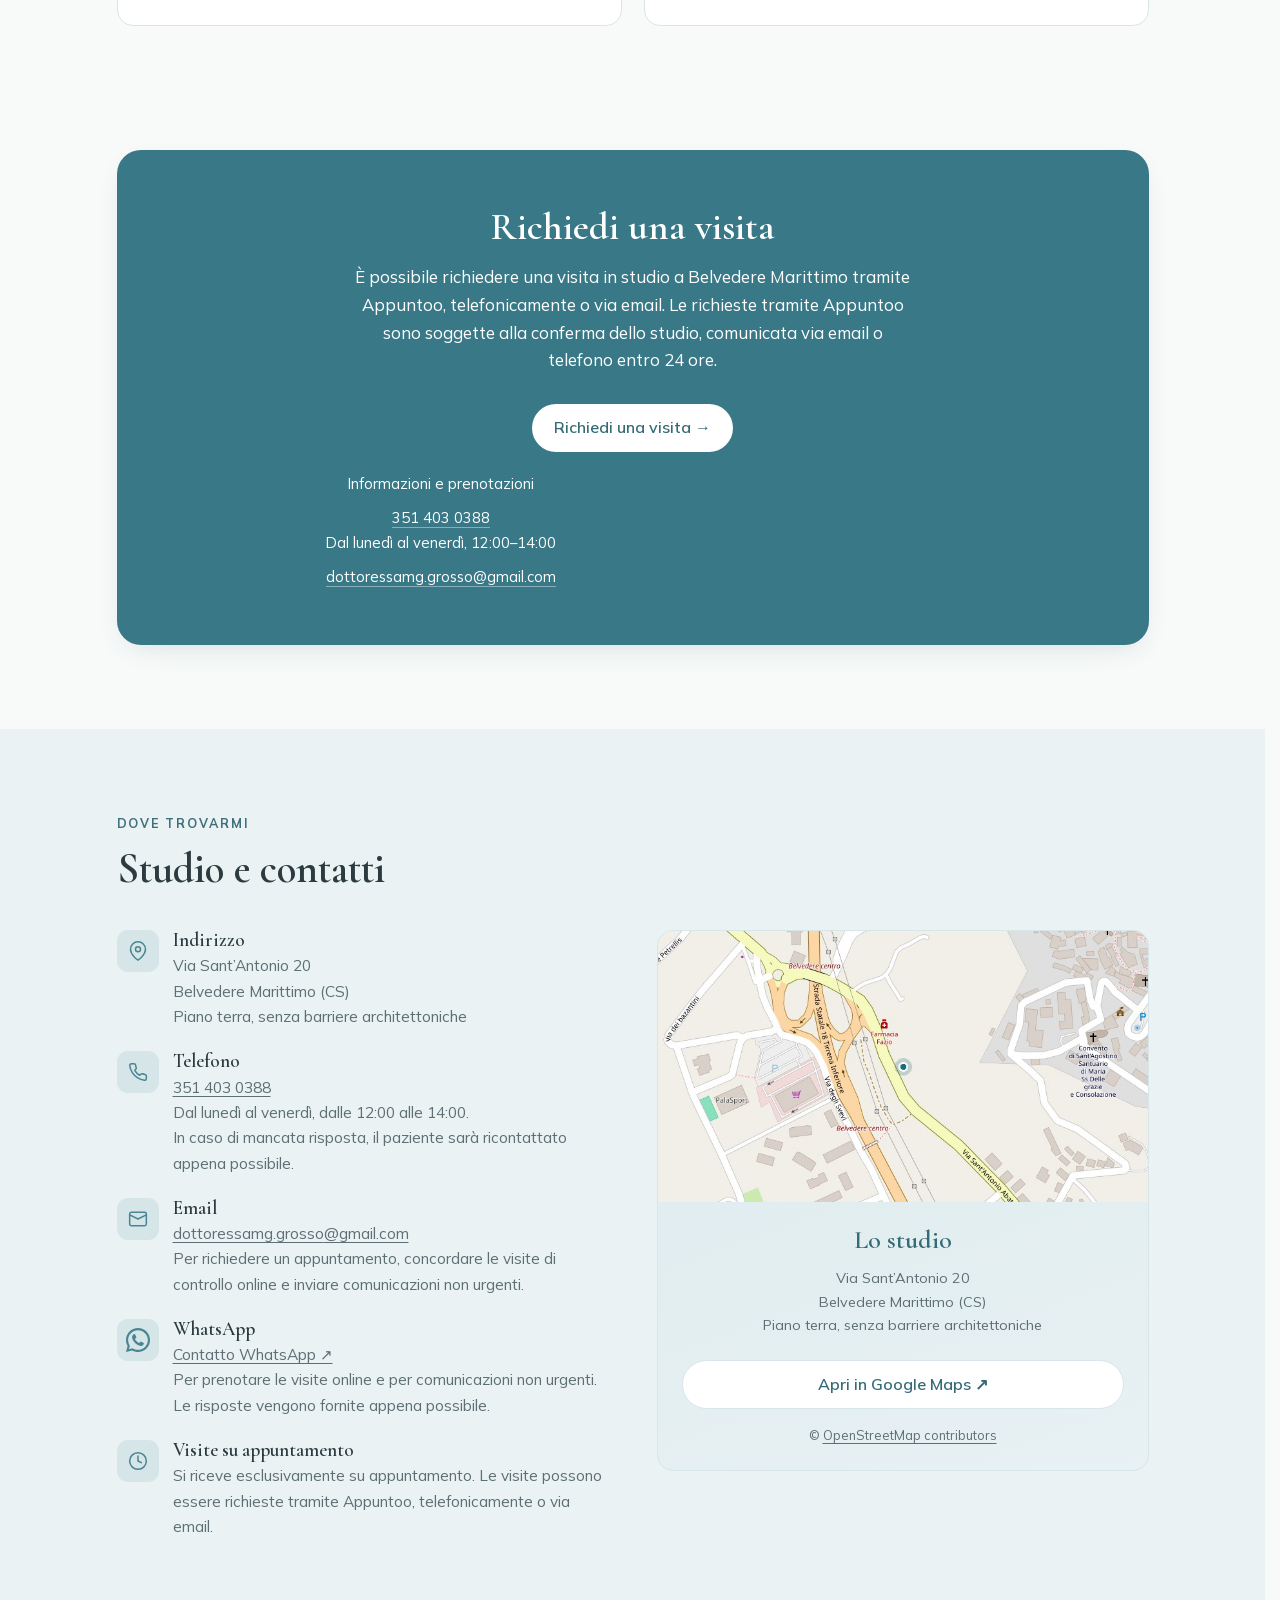
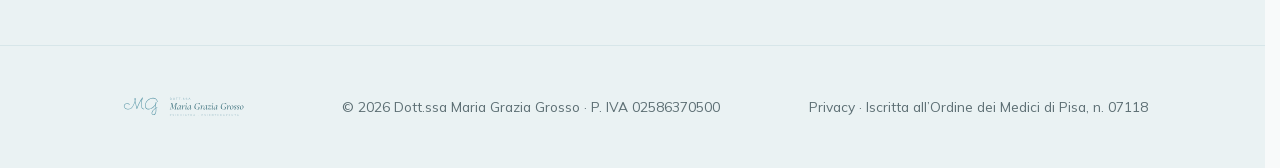
==== commit f6490b44: "Migliora il contrasto delle scritte nel logo chiaro" ====
--- a/index.html
+++ b/index.html
@@ -13,16 +13,18 @@
 <script>(function(){try{var t=localStorage.getItem('theme');if(t==='dark'||t==='light')document.documentElement.setAttribute('data-theme',t);}catch(e){}})();</script>
 <title>Dott.ssa Maria Grazia Grosso — Psichiatra e Psicoterapeuta a Belvedere Marittimo</title>
 <meta name="description" content="Dott.ssa Maria Grazia Grosso, medico specialista in psichiatria e psicoterapeuta. Visite per adulti e percorsi di cura personalizzati a Belvedere Marittimo (CS).">
-<!-- Indicizzazione temporaneamente bloccata durante la finalizzazione del sito. -->
-<meta name="robots" content="noindex, nofollow">
+<meta name="robots" content="index, follow">
+<meta name="google-site-verification" content="4_kSYLxDrZp8uvJcx63tRejylEzONVYDjaQlgIZVkQQ">
+<link rel="canonical" href="https://dottoressamggrosso.it/">
 <meta name="theme-color" content="#356b77">
 
 <!-- Open Graph -->
 <meta property="og:title" content="Dott.ssa Maria Grazia Grosso — Psichiatra e Psicoterapeuta a Belvedere Marittimo">
 <meta property="og:description" content="Visite in studio a Belvedere Marittimo (CS). Ogni percorso si basa sull’ascolto della persona e su una valutazione clinica approfondita.">
 <meta property="og:type" content="website">
+<meta property="og:url" content="https://dottoressamggrosso.it/">
 <meta property="og:locale" content="it_IT">
-<meta property="og:image" content="assets/logo/versione-su-colore.png?v=11">
+<meta property="og:image" content="https://dottoressamggrosso.it/assets/logo/versione-su-colore.png?v=11">
 
 <link rel="icon" type="image/png" href="assets/logo/favicon.png?v=11">
 <link rel="icon" type="image/svg+xml" sizes="any" href="assets/logo/favicon.svg?v=13">
@@ -434,7 +436,7 @@
 <!-- HERO -->
 <div class="hero" id="top">
   <div class="wrap">
-    <img class="hero-logo logo-light" src="assets/logo/logo-primario.svg?v=13" alt="Dott.ssa Maria Grazia Grosso — Psichiatra" width="900" height="503">
+    <img class="hero-logo logo-light" src="assets/logo/logo-primario.svg?v=14" alt="Dott.ssa Maria Grazia Grosso — Psichiatra" width="900" height="503">
     <img class="hero-logo logo-dark" src="assets/logo/logo-primario-dark.svg?v=13" alt="" aria-hidden="true" width="900" height="503">
     <h1>Visite psichiatriche</h1>
     <p class="lead">Visite in studio a Belvedere Marittimo (CS). Ogni percorso si basa sull’ascolto della persona e su una valutazione clinica approfondita.</p>
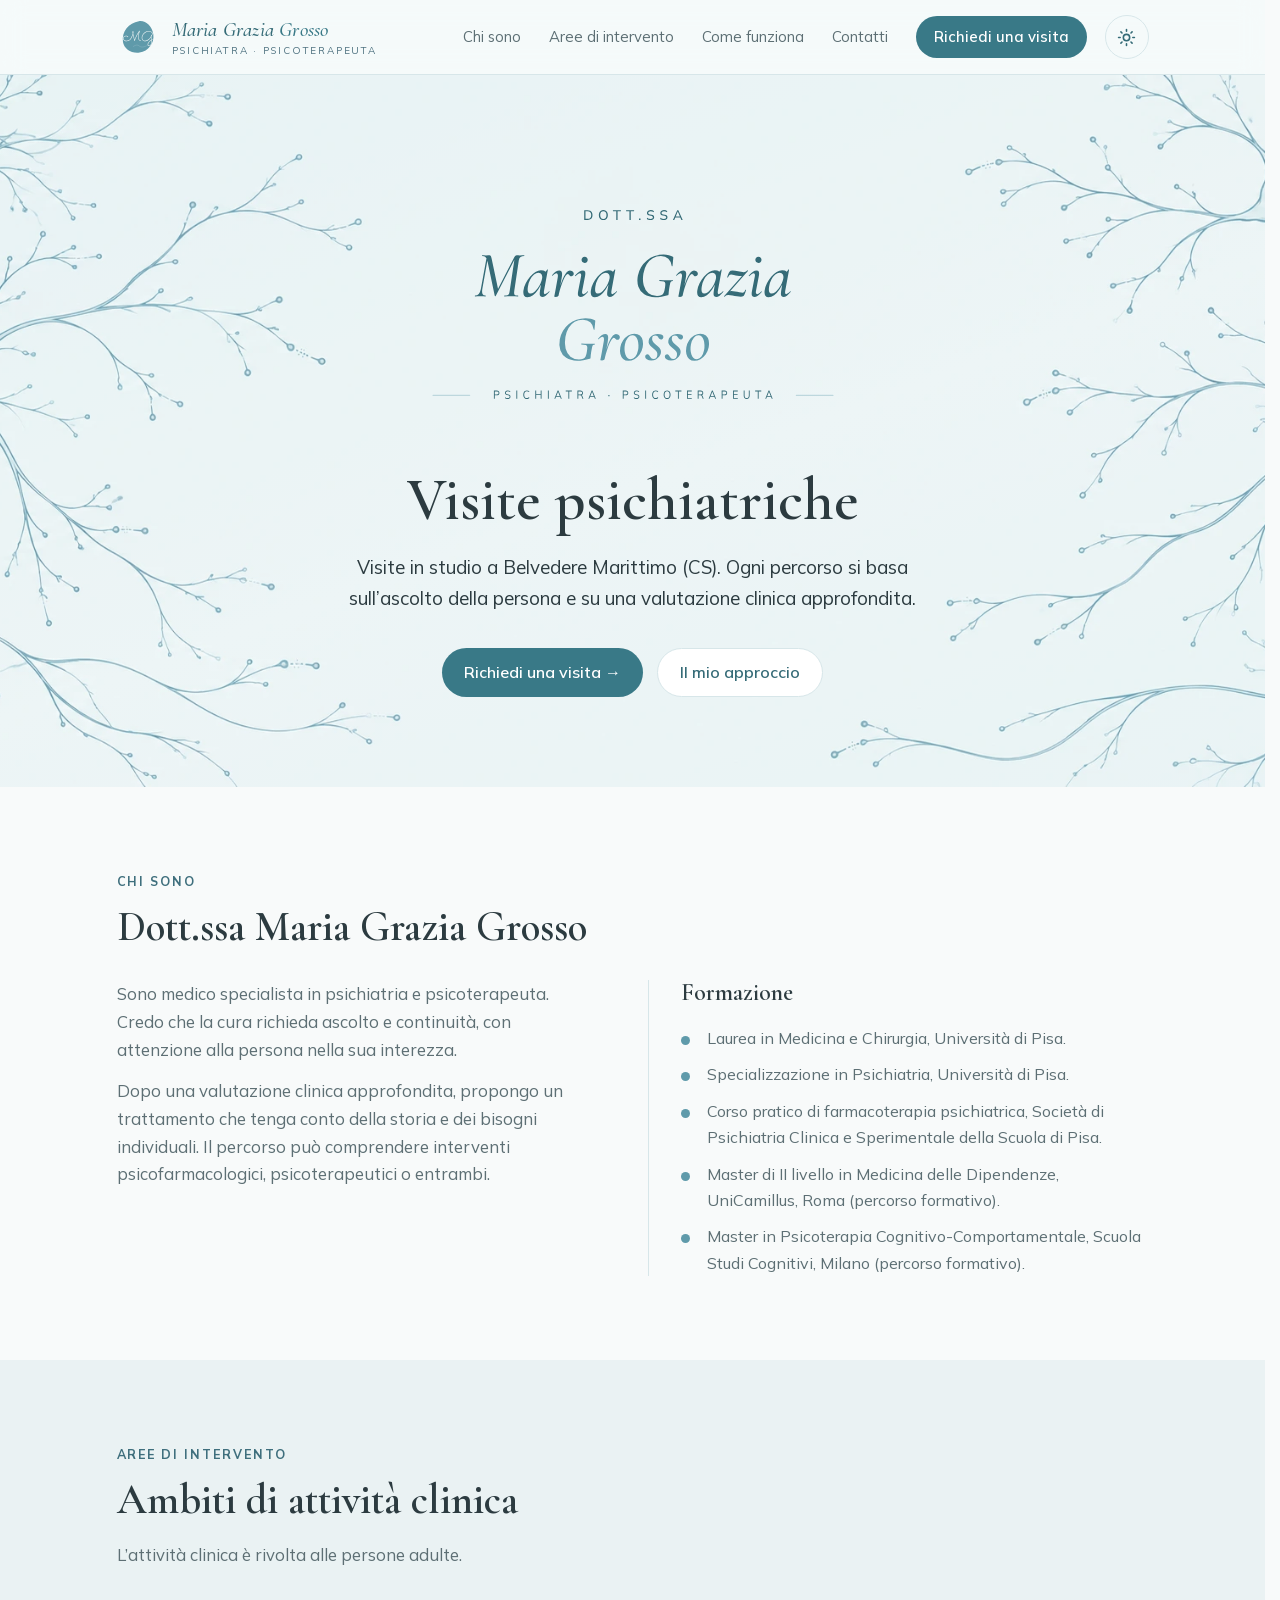
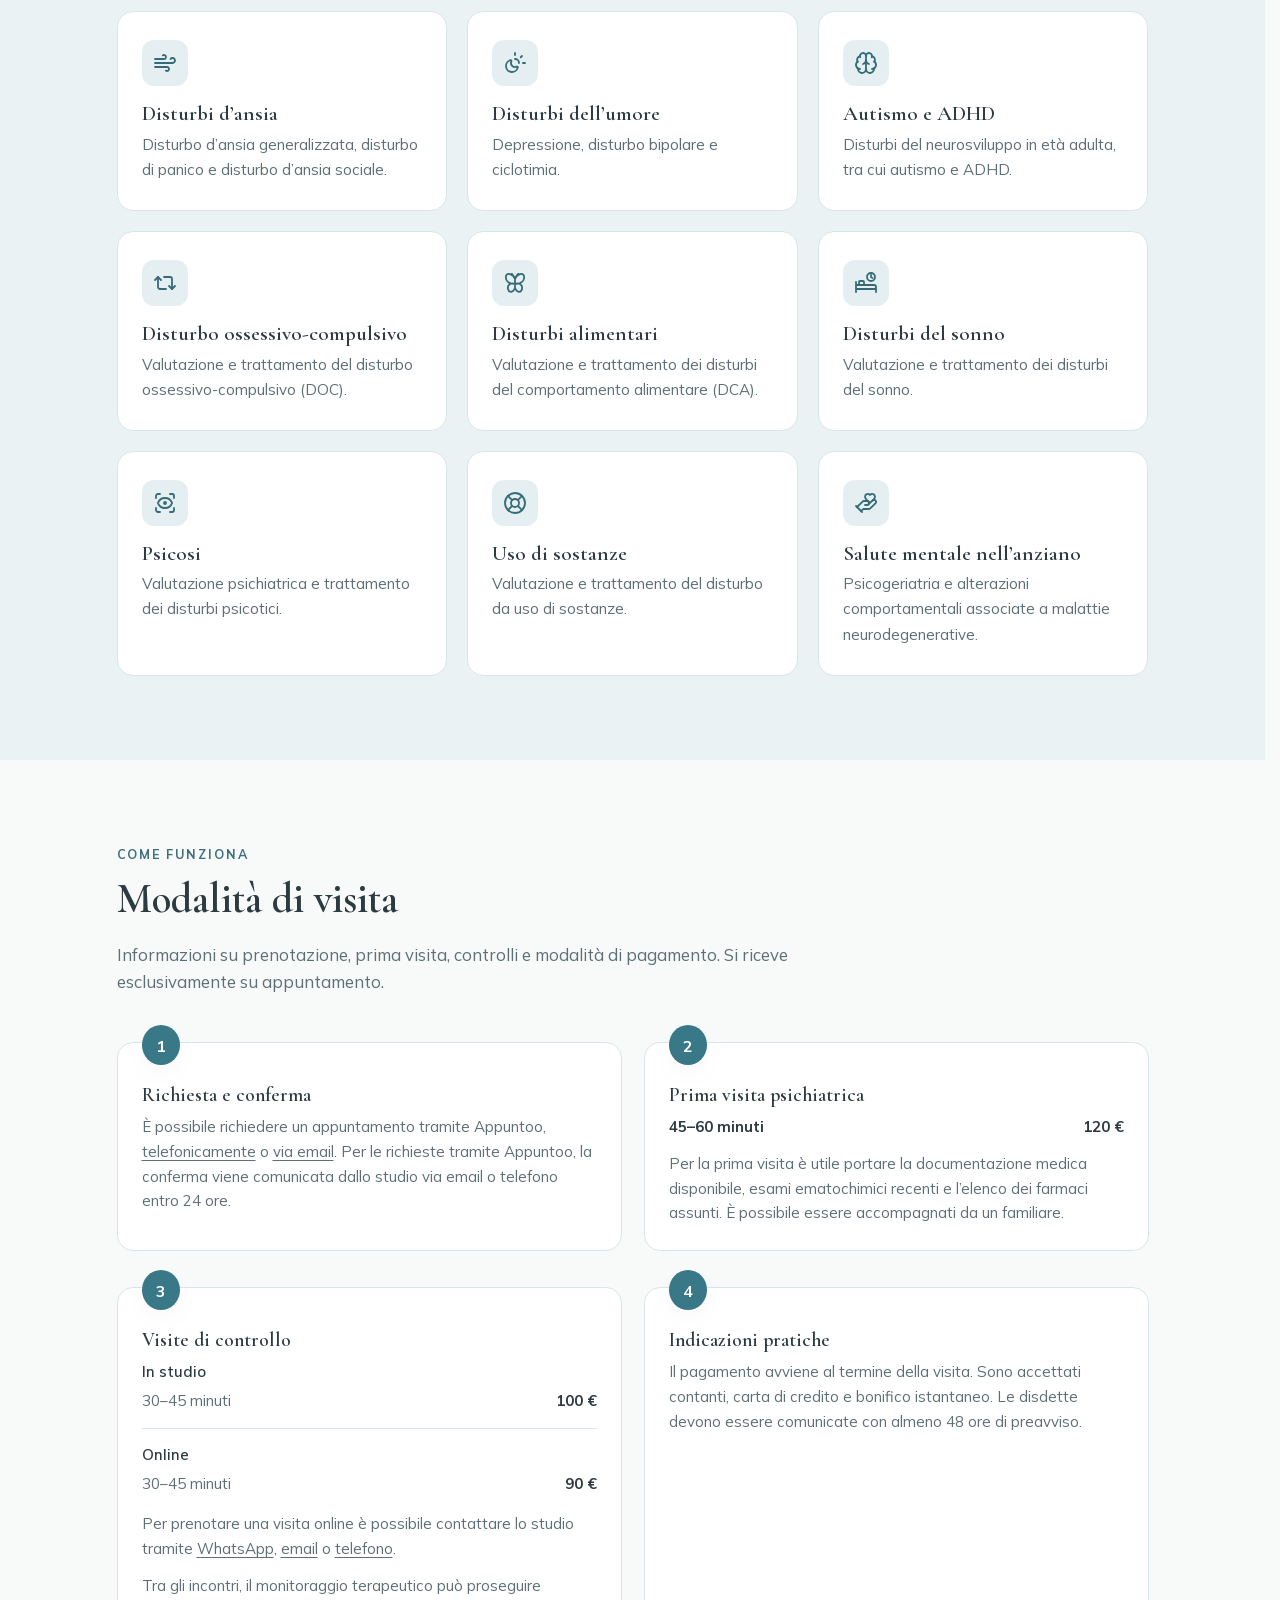
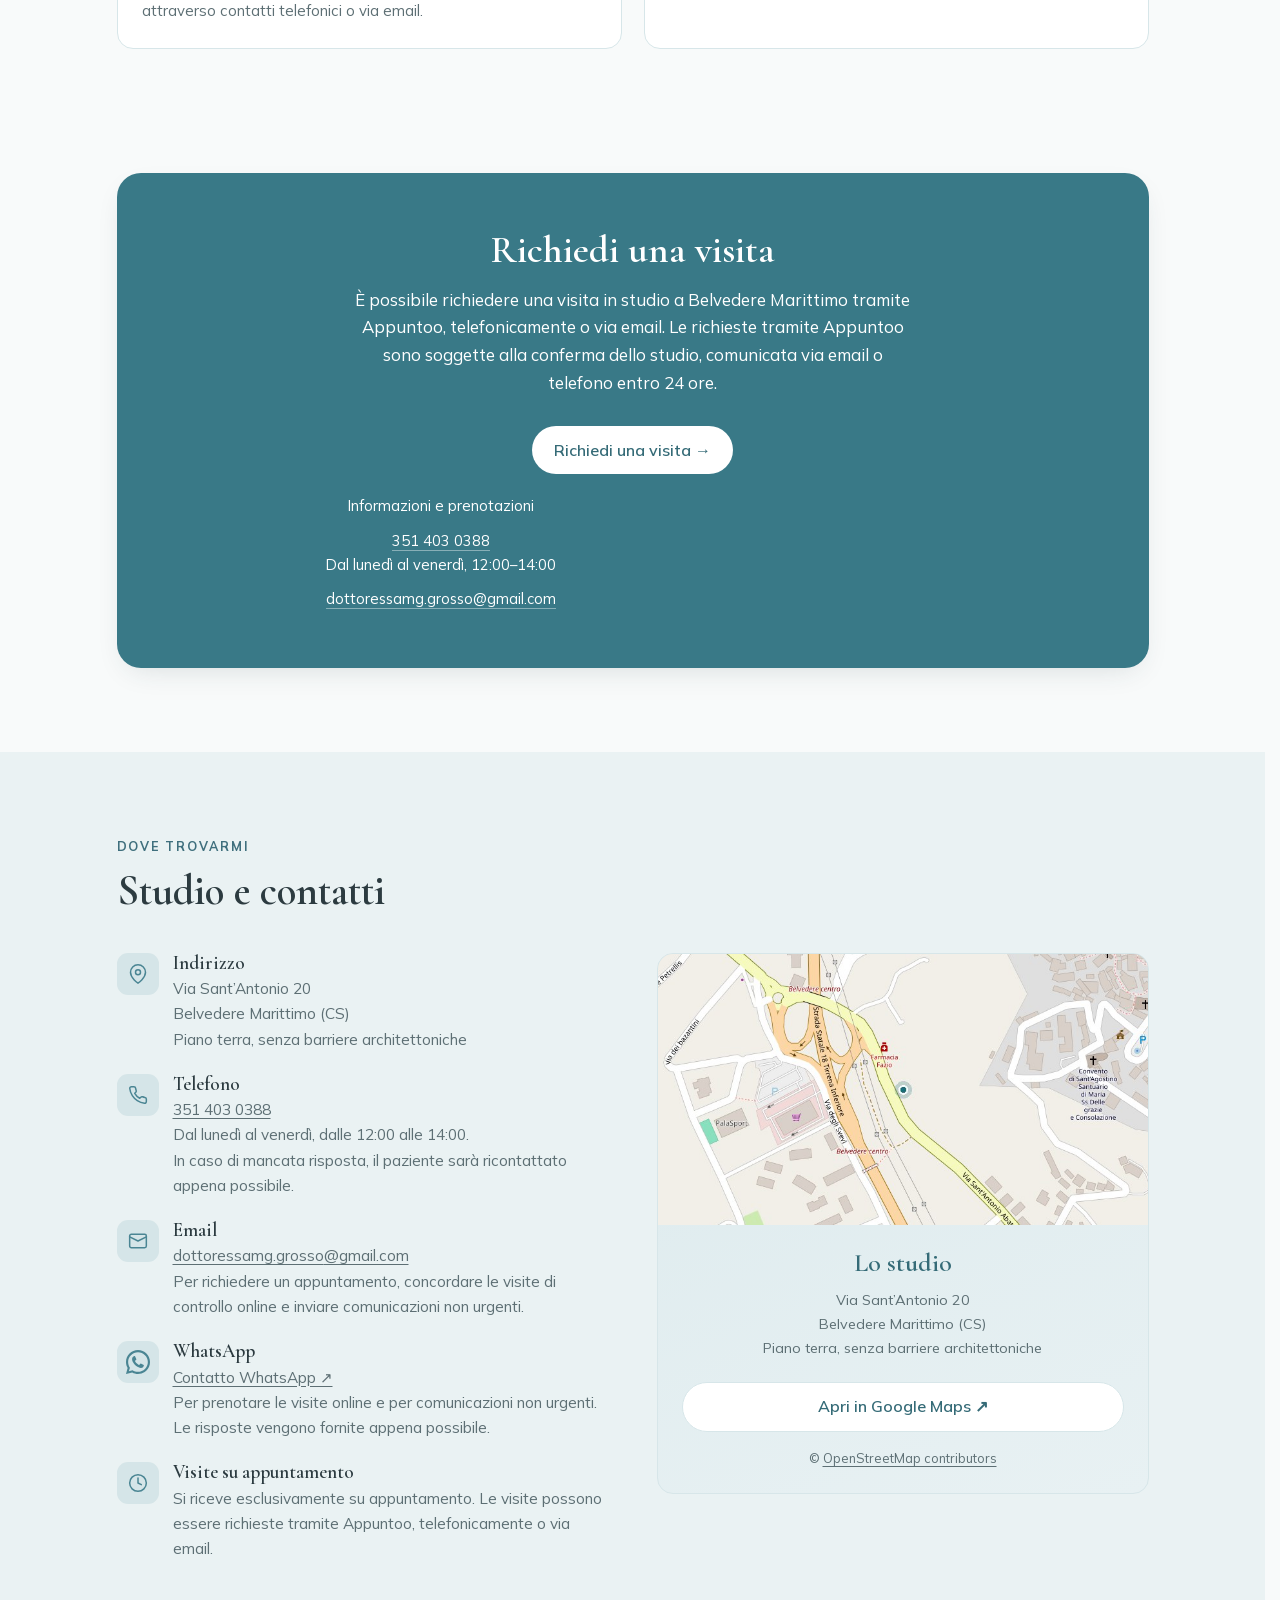
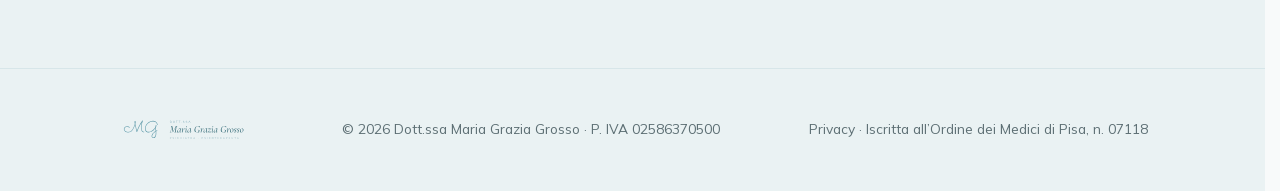
==== commit a6a9232b: "Ingrandisce il logo di apertura" ====
--- a/index.html
+++ b/index.html
@@ -224,7 +224,7 @@
       mask-image:linear-gradient(to left,#000,transparent)}
   }
   .hero .wrap{position:relative;z-index:2;max-width:780px;text-align:center}
-  .hero .hero-logo{width:440px;max-width:88%;margin:0 auto 28px}
+  .hero .hero-logo{width:480px;max-width:94%;margin:0 auto 28px}
   .hero p.lead{margin-left:auto;margin-right:auto}
   .hero .btn-row{justify-content:center}
   .eyebrow{display:inline-block;font-size:.78rem;letter-spacing:.16em;text-transform:uppercase;font-weight:600;
